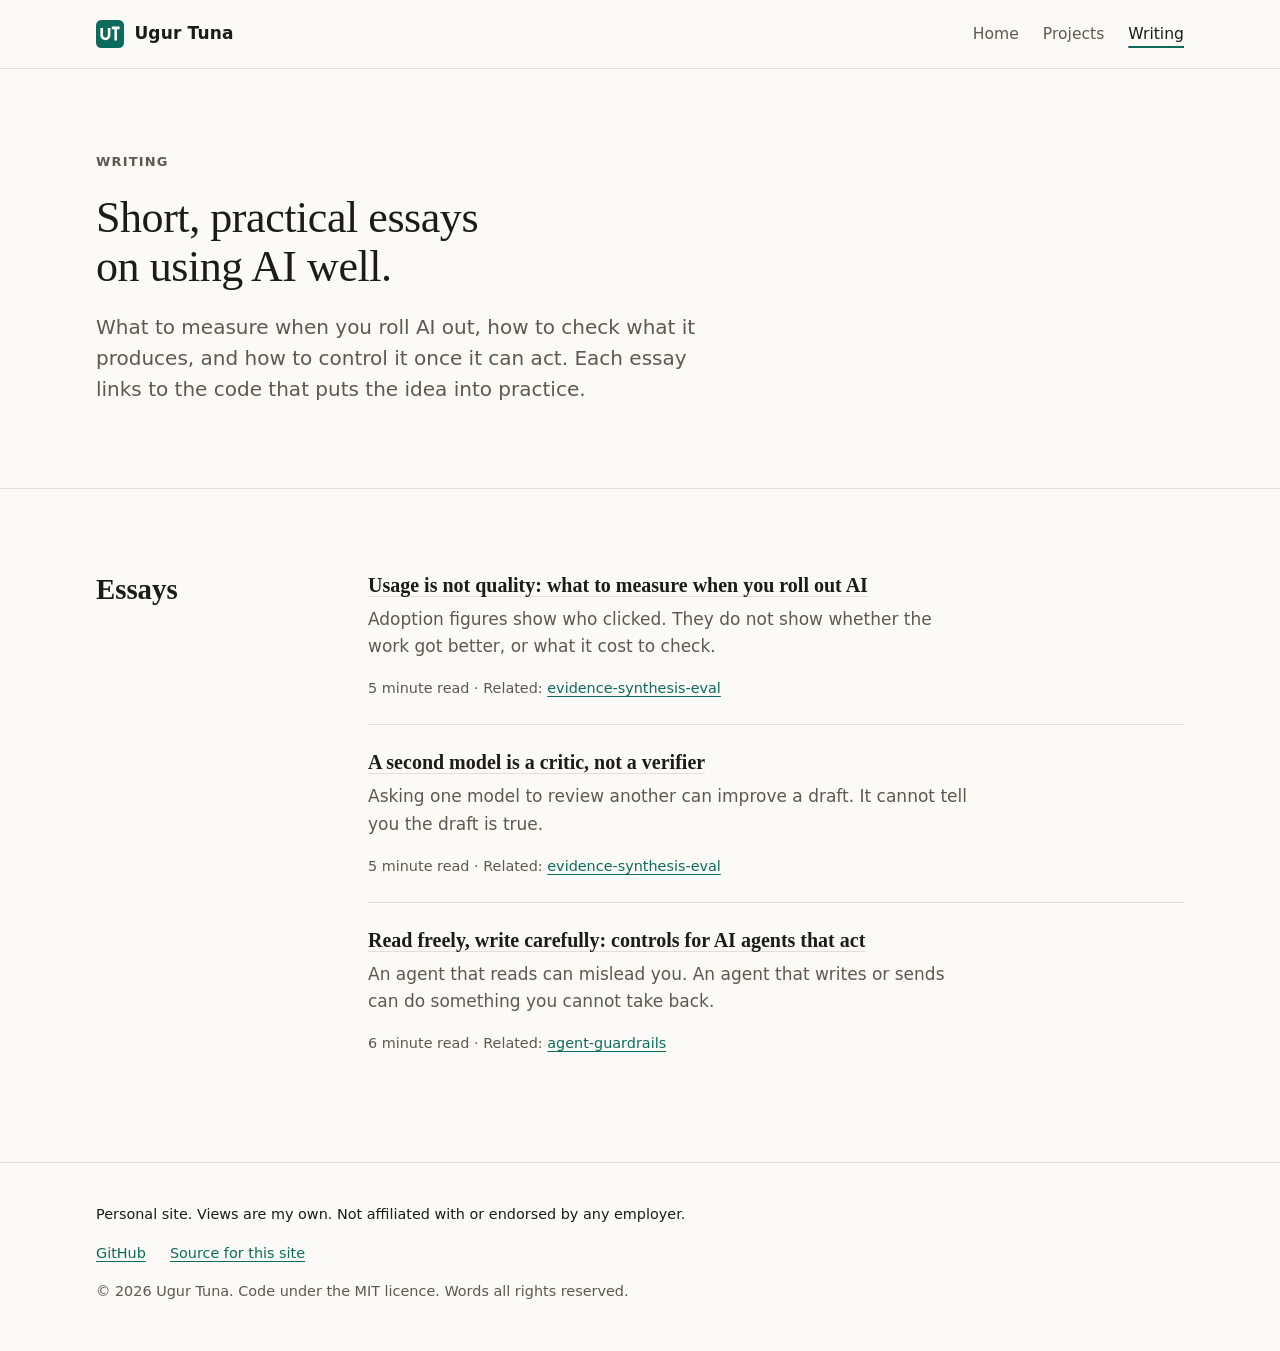
==== writing/index.html @ 152182d5 "docs: align portfolio site with 7-repo showcase and current positioning" ====
<!DOCTYPE html>
<html lang="en-GB">
<head>
  <meta charset="utf-8">
  <meta name="viewport" content="width=device-width, initial-scale=1">
  <title>Writing – Ugur Tuna</title>
  <meta name="description" content="Short, practical essays on using AI well: what to measure when you roll it out, how to check its output, and how to control agents that act.">
  <meta name="author" content="Ugur Tuna">
  <meta name="color-scheme" content="light dark">
  <meta name="theme-color" content="#fbfaf7" media="(prefers-color-scheme: light)">
  <meta name="theme-color" content="#141513" media="(prefers-color-scheme: dark)">
  <link rel="canonical" href="https://dsugurtuna.github.io/writing/">
  <link rel="icon" href="../favicon.svg" type="image/svg+xml">
  <link rel="stylesheet" href="../assets/site.css">
  <meta property="og:type" content="website">
  <meta property="og:site_name" content="Ugur Tuna">
  <meta property="og:locale" content="en_GB">
  <meta property="og:title" content="Writing – Ugur Tuna">
  <meta property="og:description" content="Short, practical essays on using AI well: what to measure, how to check it, and how to control agents that act.">
  <meta property="og:url" content="https://dsugurtuna.github.io/writing/">
  <meta property="og:image" content="https://dsugurtuna.github.io/assets/og.png">
  <meta property="og:image:width" content="1200">
  <meta property="og:image:height" content="630">
  <meta property="og:image:alt" content="Ugur Tuna. I build AI systems, and the controls that make them safe to use.">
  <meta name="twitter:card" content="summary_large_image">
</head>
<body>
  <a class="skip-link" href="#main">Skip to content</a>

  <header class="site-header">
    <div class="wrap">
      <a class="brand" href="../">
        <svg class="brand-mark" viewBox="0 0 64 64" aria-hidden="true" focusable="false"><rect width="64" height="64" rx="12"/><path d="M13 18v17a8.5 8.5 0 0 0 17 0V18M36 18h18M45 18v29" fill="none" stroke-width="6"/></svg>
        Ugur Tuna
      </a>
      <nav class="site-nav" aria-label="Main">
        <ul>
          <li><a href="../">Home</a></li>
          <li><a href="../projects.html">Projects</a></li>
          <li><a href="./" aria-current="page">Writing</a></li>
        </ul>
      </nav>
    </div>
  </header>

  <main id="main">
    <header class="page-head wrap">
      <p class="eyebrow">Writing</p>
      <h1>Short, practical essays on using AI well.</h1>
      <p class="lede">What to measure when you roll AI out, how to check what it produces, and how to control it once it can act. Each essay links to the code that puts the idea into practice.</p>
    </header>

    <section class="section" aria-labelledby="essays-title">
      <div class="wrap section-grid">
        <div class="section-head">
          <h2 id="essays-title">Essays</h2>
        </div>
        <ul class="essay-list">
          <li>
            <h3><a href="usage-is-not-quality.html">Usage is not quality: what to measure when you roll out AI</a></h3>
            <p>Adoption figures show who clicked. They do not show whether the work got better, or what it cost to check.</p>
            <p class="essay-meta">5 minute read · Related: <a href="https://github.com/dsugurtuna/evidence-synthesis-eval">evidence-synthesis-eval</a></p>
          </li>
          <li>
            <h3><a href="a-second-model-is-a-critic.html">A second model is a critic, not a verifier</a></h3>
            <p>Asking one model to review another can improve a draft. It cannot tell you the draft is true.</p>
            <p class="essay-meta">5 minute read · Related: <a href="https://github.com/dsugurtuna/evidence-synthesis-eval">evidence-synthesis-eval</a></p>
          </li>
          <li>
            <h3><a href="read-freely-write-carefully.html">Read freely, write carefully: controls for AI agents that act</a></h3>
            <p>An agent that reads can mislead you. An agent that writes or sends can do something you cannot take back.</p>
            <p class="essay-meta">6 minute read · Related: <a href="https://github.com/dsugurtuna/agent-guardrails">agent-guardrails</a></p>
          </li>
        </ul>
      </div>
    </section>
  </main>

  <footer class="site-footer">
    <div class="wrap">
      <p class="disclaimer">Personal site. Views are my own. Not affiliated with or endorsed by any employer.</p>
      <ul class="footer-links">
        <li><a href="https://github.com/dsugurtuna">GitHub</a></li>
        <li><a href="https://github.com/dsugurtuna/dsugurtuna.github.io">Source for this site</a></li>
      </ul>
      <p>© 2026 Ugur Tuna. Code under the MIT licence. Words all rights reserved.</p>
    </div>
  </footer>
</body>
</html>
---- assets/site.css ----
/*
  dsugurtuna.github.io
  One stylesheet. No build step, no web fonts, no framework.
  Colours are custom properties so light and dark mode share every rule.
*/

/* ---------- Tokens ---------- */

:root {
  color-scheme: light dark;

  --bg: #fbfaf7;
  --bg-raised: #f3f1eb;
  --text: #1c1b18;
  --muted: #5c5950;
  --rule: #e3dfd6;
  --accent: #0d6b5b;

  --font-sans: system-ui, -apple-system, "Segoe UI", Roboto, "Helvetica Neue",
    "Noto Sans", "Liberation Sans", Arial, sans-serif;
  --font-serif: "Iowan Old Style", Charter, "Bitstream Charter", "Sitka Text",
    Cambria, Georgia, serif;
  --font-mono: ui-monospace, "SF Mono", SFMono-Regular, Menlo, Consolas,
    "Liberation Mono", monospace;

  --step--2: 0.8125rem;
  --step--1: 0.9rem;
  --step-0: 1.0625rem;
  --step-1: 1.25rem;
  --step-2: clamp(1.45rem, 1.25rem + 0.8vw, 1.8rem);
  --step-3: clamp(1.9rem, 1.4rem + 2vw, 2.75rem);
  --step-4: clamp(2.2rem, 1.5rem + 3.2vw, 3.9rem);

  --gutter: clamp(1rem, 0.4rem + 3vw, 2.5rem);
  --wide: 68rem;
  --measure: 40rem;
  --section-space: clamp(3rem, 2rem + 4vw, 5.5rem);
}

@media (prefers-color-scheme: dark) {
  :root {
    --bg: #141513;
    --bg-raised: #1c1d1a;
    --text: #ebe8e1;
    --muted: #a9a59b;
    --rule: #30312d;
    --accent: #6fcbb3;
  }
}

/* ---------- Base ---------- */

*,
*::before,
*::after {
  box-sizing: border-box;
}

html {
  -webkit-text-size-adjust: 100%;
  text-size-adjust: 100%;
}

body {
  margin: 0;
  background: var(--bg);
  color: var(--text);
  font-family: var(--font-sans);
  font-size: var(--step-0);
  line-height: 1.6;
  font-kerning: normal;
  overflow-wrap: break-word;
}

h1,
h2,
h3,
h4 {
  margin: 0;
  font-family: var(--font-serif);
  font-weight: 600;
  line-height: 1.2;
  text-wrap: balance;
}

p {
  margin: 0 0 1em;
  text-wrap: pretty;
}

p:last-child {
  margin-bottom: 0;
}

a {
  color: var(--accent);
  text-decoration-line: underline;
  text-decoration-thickness: 1px;
  text-underline-offset: 0.2em;
}

a:hover {
  text-decoration-thickness: 2px;
}

:focus-visible {
  outline: 3px solid var(--accent);
  outline-offset: 3px;
  border-radius: 2px;
}

::selection {
  background: var(--accent);
  color: var(--bg);
}

code {
  font-family: var(--font-mono);
  font-size: 0.9em;
}

svg {
  display: block;
}

.visually-hidden {
  position: absolute;
  width: 1px;
  height: 1px;
  margin: -1px;
  padding: 0;
  overflow: hidden;
  clip: rect(0 0 0 0);
  white-space: nowrap;
  border: 0;
}

/* ---------- Layout ---------- */

.wrap {
  width: 100%;
  max-width: calc(var(--wide) + 2 * var(--gutter));
  margin-inline: auto;
  padding-inline: var(--gutter);
}

.skip-link {
  position: absolute;
  top: 0.75rem;
  left: var(--gutter);
  z-index: 10;
  padding: 0.6rem 1rem;
  background: var(--text);
  color: var(--bg);
  font-weight: 600;
  text-decoration: none;
  transform: translateY(-300%);
}

.skip-link:focus {
  transform: none;
}

/* ---------- Header ---------- */

.site-header {
  border-bottom: 1px solid var(--rule);
}

.site-header .wrap {
  display: flex;
  flex-wrap: wrap;
  align-items: center;
  justify-content: space-between;
  gap: 0.5rem 2rem;
  padding-block: 1rem;
}

.brand {
  display: inline-flex;
  align-items: center;
  gap: 0.65rem;
  padding-block: 0.25rem;
  color: var(--text);
  font-weight: 600;
  letter-spacing: 0.01em;
  text-decoration: none;
}

.brand-mark {
  width: 1.75rem;
  height: 1.75rem;
  flex: none;
}

.brand-mark rect {
  fill: var(--accent);
}

.brand-mark path {
  stroke: var(--bg);
}

.site-nav ul {
  display: flex;
  flex-wrap: wrap;
  gap: 0.25rem 1.5rem;
  margin: 0;
  padding: 0;
  list-style: none;
}

.site-nav a {
  display: inline-block;
  padding-block: 0.35rem;
  color: var(--muted);
  font-size: 0.975rem;
  text-decoration: none;
}

.site-nav a:hover {
  color: var(--text);
}

.site-nav a[aria-current="page"] {
  color: var(--text);
  text-decoration-line: underline;
  text-decoration-color: var(--accent);
  text-decoration-thickness: 2px;
  text-underline-offset: 0.45em;
}

/* ---------- Shared type ---------- */

.eyebrow {
  margin: 0 0 1.25rem;
  color: var(--muted);
  font-family: var(--font-sans);
  font-size: var(--step--2);
  font-weight: 600;
  letter-spacing: 0.09em;
  text-transform: uppercase;
}

.eyebrow a {
  color: inherit;
}

.lede {
  max-width: 38rem;
  color: var(--muted);
  font-size: var(--step-1);
  line-height: 1.55;
}

.more {
  margin-top: 2rem;
  font-weight: 600;
}

/* ---------- Home: hero ---------- */

.hero {
  padding-block: clamp(3.5rem, 2rem + 6vw, 7.5rem) var(--section-space);
}

.hero h1 {
  max-width: 21ch;
  font-size: var(--step-4);
  font-weight: 500;
  line-height: 1.08;
  letter-spacing: -0.015em;
}

.hero h1 .accent {
  color: var(--accent);
}

.hero .lede {
  margin-top: 1.75rem;
}

.hero-links {
  display: flex;
  flex-wrap: wrap;
  gap: 0.5rem 1.5rem;
  margin: 1.75rem 0 0;
  padding: 0;
  list-style: none;
  font-weight: 600;
}

.hero-links a {
  display: inline-block;
  padding-block: 0.2rem;
}

/* ---------- Sections ---------- */

.section {
  border-top: 1px solid var(--rule);
  padding-block: var(--section-space);
}

.section-grid {
  display: grid;
  gap: 1.5rem 3rem;
}

.section-head h2 {
  font-size: var(--step-2);
}

.section-head p {
  margin-top: 0.75rem;
  color: var(--muted);
  font-size: var(--step--1);
}

@media (min-width: 54rem) {
  .section-grid {
    grid-template-columns: 14rem minmax(0, 1fr);
  }

  .section-head {
    position: sticky;
    top: 2rem;
    align-self: start;
  }
}

/* Now / Before / The thread */

.story {
  display: grid;
  gap: 2rem;
  max-width: var(--measure);
  margin: 0;
}

.story dt {
  margin-bottom: 0.4rem;
  color: var(--accent);
  font-size: var(--step--2);
  font-weight: 700;
  letter-spacing: 0.09em;
  text-transform: uppercase;
}

.story dd {
  margin: 0;
}

/* Flagship projects */

.flagships {
  margin: 0;
  padding: 0;
  list-style: none;
  counter-reset: flagship;
}

.flagship {
  counter-increment: flagship;
  padding-block: 1.75rem;
  border-top: 1px solid var(--rule);
}

.flagship:first-child {
  padding-top: 0;
  border-top: 0;
}

.flagship-label {
  margin-bottom: 0.6rem;
  color: var(--accent);
  font-family: var(--font-sans);
  font-size: var(--step--2);
  font-weight: 700;
  letter-spacing: 0.09em;
  text-transform: uppercase;
}

.flagship-label::before {
  content: "0" counter(flagship) "\2002";
  color: var(--muted);
  font-variant-numeric: tabular-nums;
}

.flagship .question {
  max-width: 36rem;
  margin-bottom: 0.75rem;
  font-family: var(--font-serif);
  font-size: var(--step-1);
  line-height: 1.45;
}

.flagship-repo a {
  margin-right: 0.75rem;
  font-family: var(--font-mono);
  font-size: 0.975rem;
  font-weight: 600;
}

.built-with {
  display: block;
  margin-top: 0.3rem;
  color: var(--muted);
  font-size: var(--step--1);
}

/* Principles */

.principles {
  display: grid;
  gap: 1.75rem 2.5rem;
  margin: 0;
  padding: 0;
  list-style: none;
}

@media (min-width: 40rem) {
  .principles {
    grid-template-columns: repeat(2, minmax(0, 1fr));
  }
}

.principles li {
  padding-top: 1rem;
  border-top: 2px solid var(--text);
}

.principles h3 {
  margin-bottom: 0.4rem;
  font-size: var(--step-1);
}

.principles p {
  color: var(--muted);
}

/* Track record */

.record {
  max-width: var(--measure);
  margin: 0;
  padding: 0;
  list-style: none;
}

.record li {
  padding-block: 0.85rem;
  border-bottom: 1px solid var(--rule);
}

.record li:first-child {
  border-top: 1px solid var(--rule);
}

.record strong {
  font-variant-numeric: tabular-nums;
}

.record-intro {
  margin-bottom: 1.25rem;
}

/* Essay list (home and writing index) */

.essay-list {
  margin: 0;
  padding: 0;
  list-style: none;
}

.essay-list li {
  padding-block: 1.5rem;
  border-top: 1px solid var(--rule);
}

.essay-list li:first-child {
  padding-top: 0;
  border-top: 0;
}

.essay-list h2,
.essay-list h3 {
  margin-bottom: 0.5rem;
  font-size: var(--step-1);
  line-height: 1.3;
}

.essay-list h2 a,
.essay-list h3 a {
  color: var(--text);
  text-decoration-color: var(--rule);
}

.essay-list h2 a:hover,
.essay-list h3 a:hover {
  text-decoration-color: var(--accent);
}

.essay-list p {
  max-width: 38rem;
  color: var(--muted);
}

.essay-meta {
  margin-top: 0.5rem;
  font-size: var(--step--1);
}

/* Contact */

.contact {
  display: grid;
  gap: 0.75rem;
  margin: 0;
}

.contact div {
  display: flex;
  flex-wrap: wrap;
  gap: 0 1rem;
}

.contact dt {
  min-width: 5rem;
  color: var(--muted);
}

.contact dd {
  margin: 0;
  font-weight: 600;
}

/* ---------- Inner pages ---------- */

.page-head {
  padding-block: clamp(3rem, 2rem + 4vw, 5.5rem) var(--section-space);
}

.page-head h1 {
  max-width: 28ch;
  font-size: var(--step-3);
  font-weight: 500;
  line-height: 1.12;
  letter-spacing: -0.01em;
}

.page-head .lede {
  margin-top: 1.25rem;
}

/* Projects */

.group-intro {
  max-width: var(--measure);
  margin-bottom: 2rem;
  color: var(--muted);
}

.area + .area {
  margin-top: 2.5rem;
}

.area > h3 {
  margin-bottom: 1rem;
  padding-bottom: 0.5rem;
  border-bottom: 1px solid var(--rule);
  color: var(--muted);
  font-family: var(--font-sans);
  font-size: var(--step--2);
  font-weight: 700;
  letter-spacing: 0.09em;
  text-transform: uppercase;
}

.repos {
  display: grid;
  gap: 1.75rem 2.5rem;
  margin: 0;
  padding: 0;
  list-style: none;
}

@media (min-width: 44rem) {
  .repos {
    grid-template-columns: repeat(2, minmax(0, 1fr));
  }
}

.repo-name {
  margin-bottom: 0.35rem;
  font-family: var(--font-mono);
  font-size: 0.975rem;
  font-weight: 600;
  line-height: 1.4;
  overflow-wrap: anywhere;
}

.repo-question {
  margin-bottom: 0.5rem;
  font-family: var(--font-serif);
  font-size: 1.125rem;
  line-height: 1.45;
}

.repo-stage {
  margin-bottom: 0.35rem;
  color: var(--accent);
  font-size: var(--step--2);
  font-weight: 700;
  letter-spacing: 0.09em;
  text-transform: uppercase;
}

.repo-desc {
  margin-bottom: 0.65rem;
}

.tags {
  display: flex;
  flex-wrap: wrap;
  gap: 0.4rem;
  margin: 0;
  padding: 0;
  list-style: none;
}

.tags li {
  padding: 0.1rem 0.5rem;
  border: 1px solid var(--rule);
  border-radius: 3px;
  color: var(--muted);
  font-family: var(--font-mono);
  font-size: 0.75rem;
  line-height: 1.6;
}

.standards {
  max-width: var(--measure);
  margin: 0;
  padding-left: 1.2rem;
}

.standards li + li {
  margin-top: 0.6rem;
}

.standards li::marker {
  color: var(--accent);
}

/* ---------- Essays ---------- */

/* One centred reading column: about 70 characters a line at body size. */
.essay {
  max-width: calc(40rem + 2 * var(--gutter));
}

.essay-head {
  padding-block: clamp(3rem, 2rem + 4vw, 5rem) 2.5rem;
}

.essay-head h1 {
  font-size: var(--step-3);
  font-weight: 500;
  line-height: 1.12;
  letter-spacing: -0.01em;
}

.dek {
  margin-top: 1.25rem;
  color: var(--muted);
  font-family: var(--font-serif);
  font-size: var(--step-1);
  font-style: italic;
  line-height: 1.5;
}

.byline {
  margin-top: 1.5rem;
  padding-top: 1rem;
  border-top: 1px solid var(--rule);
  color: var(--muted);
  font-size: var(--step--1);
}

.prose {
  font-family: var(--font-serif);
  font-size: 1.125rem;
  line-height: 1.7;
}

@media (min-width: 40rem) {
  .prose {
    font-size: 1.1875rem;
  }
}

.prose h2 {
  margin: 2.25em 0 0.6em;
  font-size: 1.35rem;
  line-height: 1.3;
}

.prose p,
.prose ul,
.prose ol {
  margin: 0 0 1.1em;
}

.prose ul,
.prose ol {
  padding-left: 1.4em;
}

.prose li + li {
  margin-top: 0.4em;
}

.prose li::marker {
  color: var(--accent);
}

.essay-foot {
  margin-top: 3.5rem;
  padding-bottom: var(--section-space);
}

.sources {
  padding-top: 1.5rem;
  border-top: 1px solid var(--rule);
  color: var(--muted);
  font-size: var(--step--1);
}

.sources h2,
.related h2 {
  margin-bottom: 0.75rem;
  font-family: var(--font-sans);
  font-size: var(--step--2);
  font-weight: 700;
  letter-spacing: 0.09em;
  text-transform: uppercase;
}

.sources h2 {
  color: var(--muted);
}

.sources ol {
  margin: 0 0 1rem;
  padding-left: 1.2rem;
}

.sources li + li {
  margin-top: 0.5rem;
}

.related {
  margin-top: 2.5rem;
  padding: 1.5rem;
  border-radius: 4px;
  background: var(--bg-raised);
}

.related h2 {
  color: var(--accent);
}

.related .repo-link {
  margin-top: 1rem;
  font-weight: 600;
}

/* ---------- Footer ---------- */

.site-footer {
  border-top: 1px solid var(--rule);
  padding-block: 2.5rem 3rem;
  color: var(--muted);
  font-size: var(--step--1);
}

.site-footer .disclaimer {
  margin-bottom: 0.75rem;
  color: var(--text);
}

.footer-links {
  display: flex;
  flex-wrap: wrap;
  gap: 0.25rem 1.5rem;
  margin: 0 0 0.75rem;
  padding: 0;
  list-style: none;
}

.footer-links a {
  display: inline-block;
  padding-block: 0.2rem;
}

/* ---------- Motion and print ---------- */

@media (prefers-reduced-motion: reduce) {
  * {
    scroll-behavior: auto !important;
    transition: none !important;
  }
}

@media print {
  .site-header,
  .site-footer,
  .skip-link {
    display: none;
  }

  body {
    background: #fff;
    color: #000;
  }

  a {
    color: inherit;
  }
}
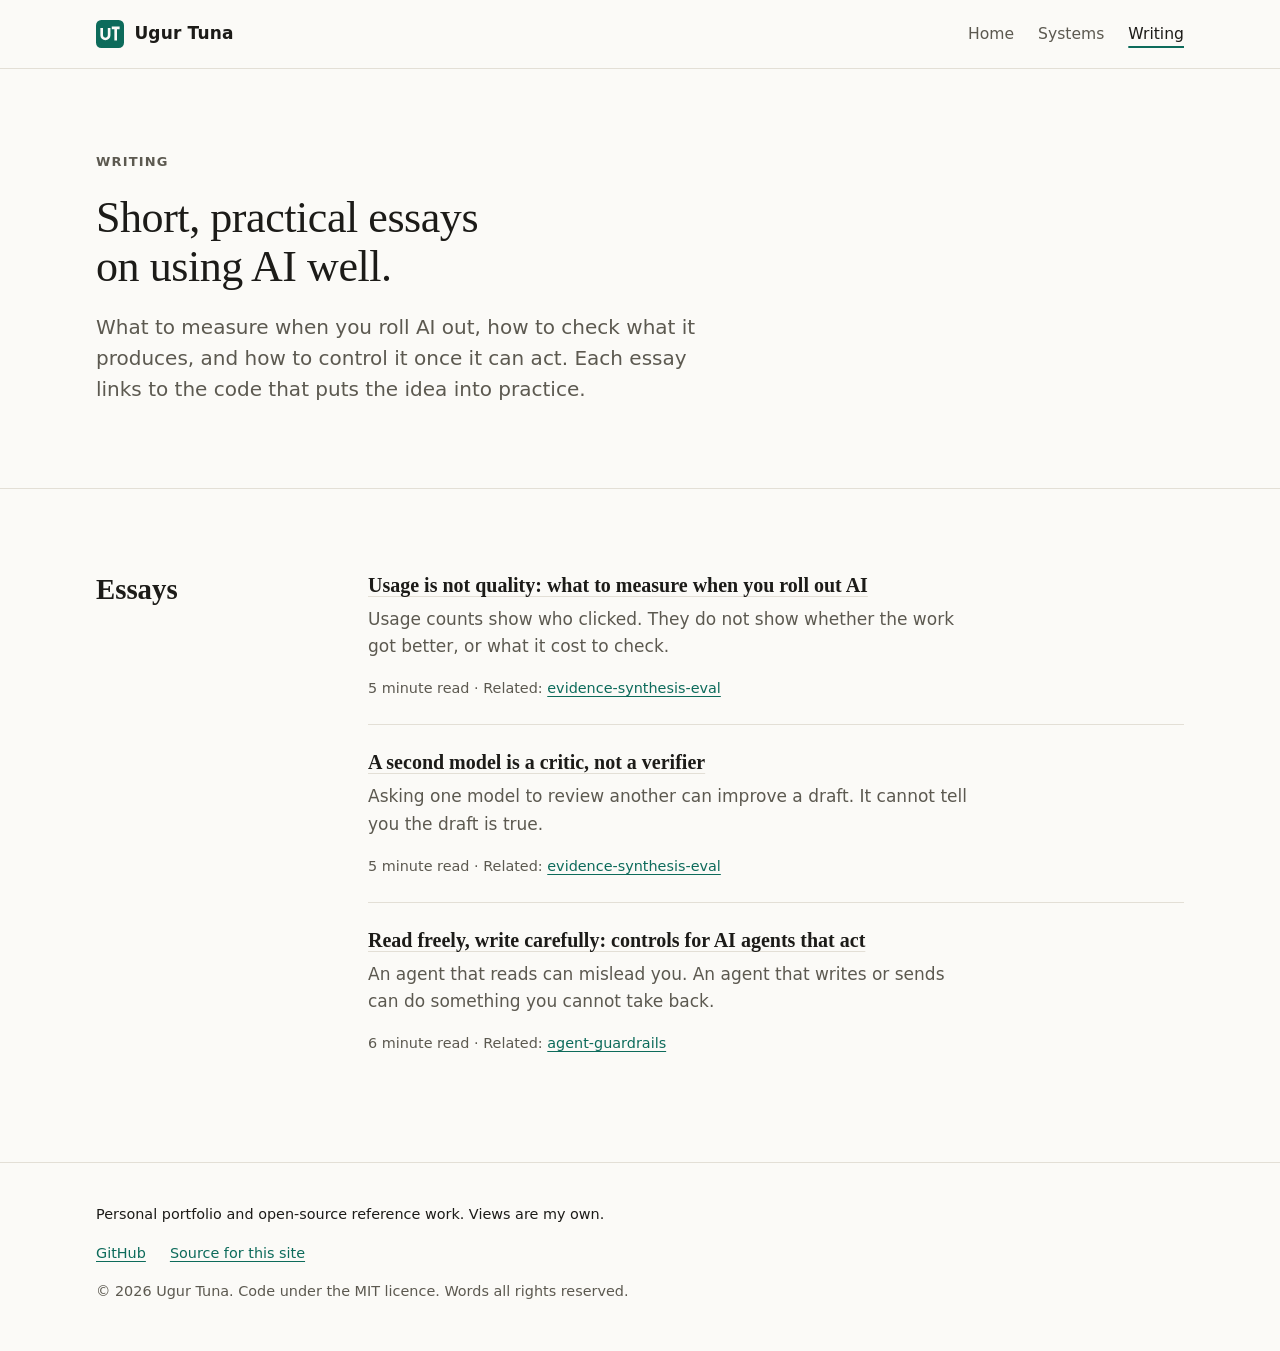
==== commit 61edf492: "docs: reposition portfolio site for executive AI leadership roles" ====
--- a/writing/index.html
+++ b/writing/index.html
@@ -36,7 +36,7 @@
       <nav class="site-nav" aria-label="Main">
         <ul>
           <li><a href="../">Home</a></li>
-          <li><a href="../projects.html">Projects</a></li>
+          <li><a href="../projects.html">Systems</a></li>
           <li><a href="./" aria-current="page">Writing</a></li>
         </ul>
       </nav>
@@ -58,7 +58,7 @@
         <ul class="essay-list">
           <li>
             <h3><a href="usage-is-not-quality.html">Usage is not quality: what to measure when you roll out AI</a></h3>
-            <p>Adoption figures show who clicked. They do not show whether the work got better, or what it cost to check.</p>
+            <p>Usage counts show who clicked. They do not show whether the work got better, or what it cost to check.</p>
             <p class="essay-meta">5 minute read · Related: <a href="https://github.com/dsugurtuna/evidence-synthesis-eval">evidence-synthesis-eval</a></p>
           </li>
           <li>
@@ -78,7 +78,7 @@
 
   <footer class="site-footer">
     <div class="wrap">
-      <p class="disclaimer">Personal site. Views are my own. Not affiliated with or endorsed by any employer.</p>
+      <p class="disclaimer">Personal portfolio and open-source reference work. Views are my own.</p>
       <ul class="footer-links">
         <li><a href="https://github.com/dsugurtuna">GitHub</a></li>
         <li><a href="https://github.com/dsugurtuna/dsugurtuna.github.io">Source for this site</a></li>
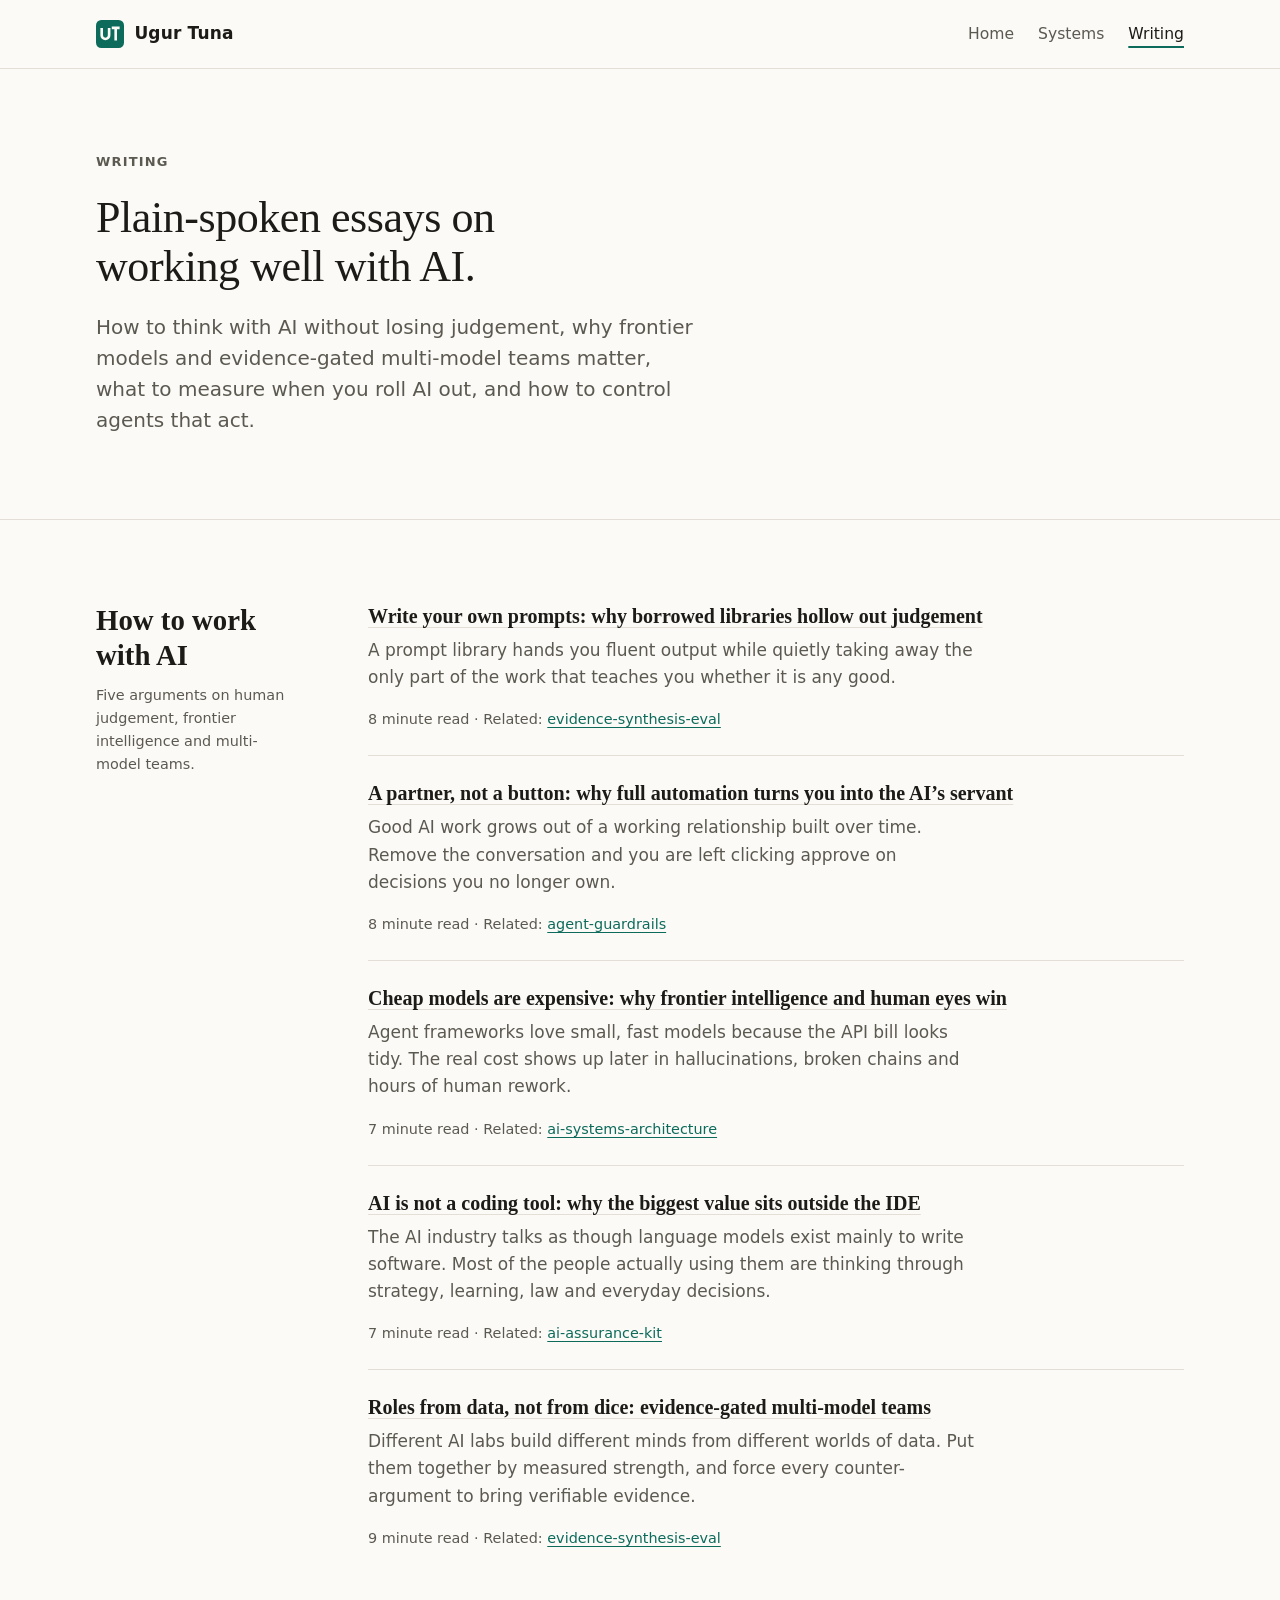
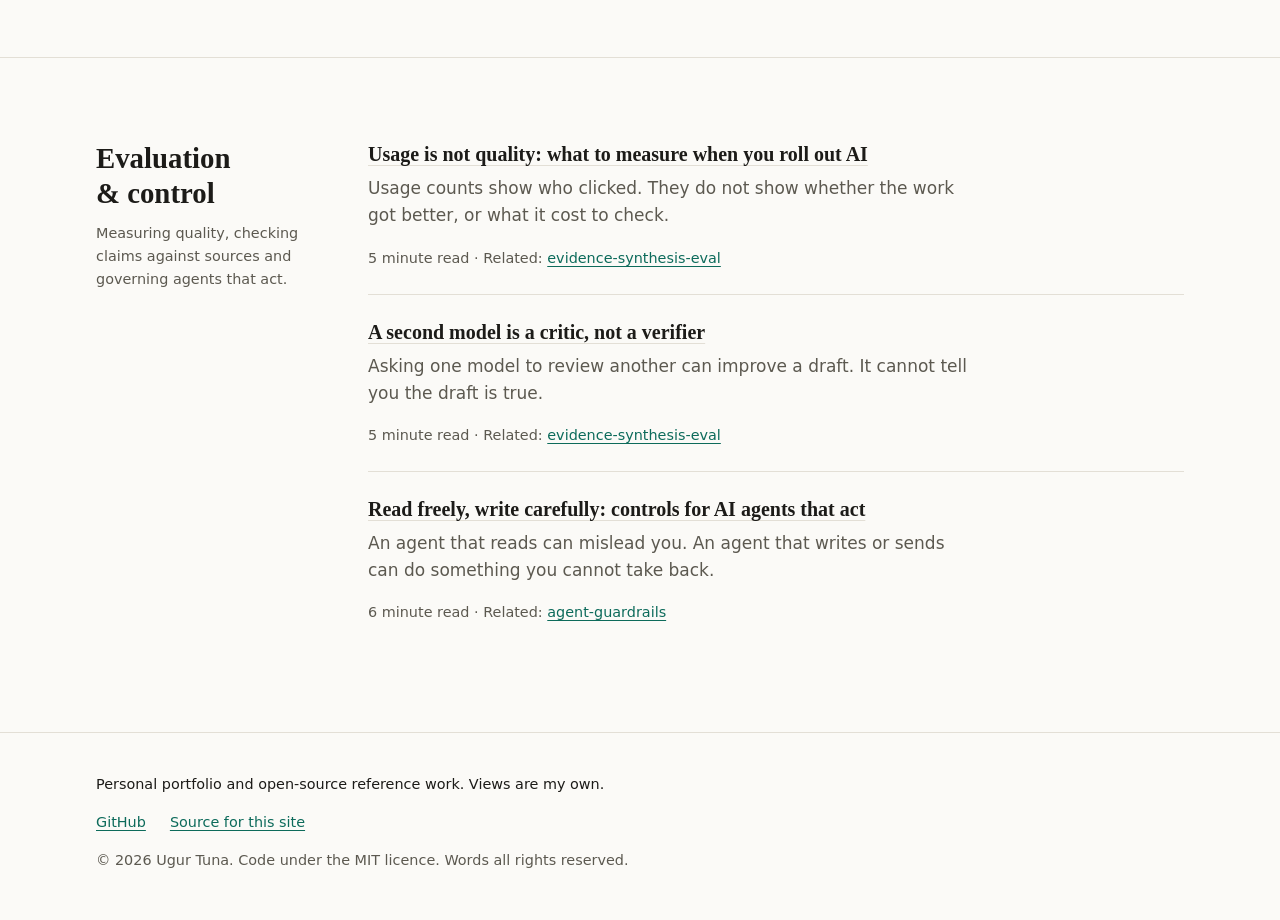
==== commit b4845a0d: "docs(writing): publish five essays on working well with AI" ====
--- a/writing/index.html
+++ b/writing/index.html
@@ -4,7 +4,7 @@
   <meta charset="utf-8">
   <meta name="viewport" content="width=device-width, initial-scale=1">
   <title>Writing – Ugur Tuna</title>
-  <meta name="description" content="Short, practical essays on using AI well: what to measure when you roll it out, how to check its output, and how to control agents that act.">
+  <meta name="description" content="Essays on working well with AI: owning your prompts, building a working relationship, frontier intelligence, thinking beyond coding, multi-model teams, evaluation and agent controls.">
   <meta name="author" content="Ugur Tuna">
   <meta name="color-scheme" content="light dark">
   <meta name="theme-color" content="#fbfaf7" media="(prefers-color-scheme: light)">
@@ -16,7 +16,7 @@
   <meta property="og:site_name" content="Ugur Tuna">
   <meta property="og:locale" content="en_GB">
   <meta property="og:title" content="Writing – Ugur Tuna">
-  <meta property="og:description" content="Short, practical essays on using AI well: what to measure, how to check it, and how to control agents that act.">
+  <meta property="og:description" content="Essays on working well with AI: owning your prompts, working relationships, frontier intelligence, thinking beyond coding, multi-model teams, evaluation and agent controls.">
   <meta property="og:url" content="https://dsugurtuna.github.io/writing/">
   <meta property="og:image" content="https://dsugurtuna.github.io/assets/og.png">
   <meta property="og:image:width" content="1200">
@@ -46,14 +46,51 @@
   <main id="main">
     <header class="page-head wrap">
       <p class="eyebrow">Writing</p>
-      <h1>Short, practical essays on using AI well.</h1>
-      <p class="lede">What to measure when you roll AI out, how to check what it produces, and how to control it once it can act. Each essay links to the code that puts the idea into practice.</p>
+      <h1>Plain-spoken essays on working well with AI.</h1>
+      <p class="lede">How to think with AI without losing judgement, why frontier models and evidence-gated multi-model teams matter, what to measure when you roll AI out, and how to control agents that act.</p>
     </header>
+
+    <section class="section" aria-labelledby="working-title">
+      <div class="wrap section-grid">
+        <div class="section-head">
+          <h2 id="working-title">How to work with AI</h2>
+          <p>Five arguments on human judgement, frontier intelligence and multi-model teams.</p>
+        </div>
+        <ul class="essay-list">
+          <li>
+            <h3><a href="write-your-own-prompts.html">Write your own prompts: why borrowed libraries hollow out judgement</a></h3>
+            <p>A prompt library hands you fluent output while quietly taking away the only part of the work that teaches you whether it is any good.</p>
+            <p class="essay-meta">8 minute read · Related: <a href="https://github.com/dsugurtuna/evidence-synthesis-eval">evidence-synthesis-eval</a></p>
+          </li>
+          <li>
+            <h3><a href="a-partner-not-a-button.html">A partner, not a button: why full automation turns you into the AI’s servant</a></h3>
+            <p>Good AI work grows out of a working relationship built over time. Remove the conversation and you are left clicking approve on decisions you no longer own.</p>
+            <p class="essay-meta">8 minute read · Related: <a href="https://github.com/dsugurtuna/agent-guardrails">agent-guardrails</a></p>
+          </li>
+          <li>
+            <h3><a href="cheap-models-are-expensive.html">Cheap models are expensive: why frontier intelligence and human eyes win</a></h3>
+            <p>Agent frameworks love small, fast models because the API bill looks tidy. The real cost shows up later in hallucinations, broken chains and hours of human rework.</p>
+            <p class="essay-meta">7 minute read · Related: <a href="https://github.com/dsugurtuna/ai-systems-architecture">ai-systems-architecture</a></p>
+          </li>
+          <li>
+            <h3><a href="ai-is-not-a-coding-tool.html">AI is not a coding tool: why the biggest value sits outside the IDE</a></h3>
+            <p>The AI industry talks as though language models exist mainly to write software. Most of the people actually using them are thinking through strategy, learning, law and everyday decisions.</p>
+            <p class="essay-meta">7 minute read · Related: <a href="https://github.com/dsugurtuna/ai-assurance-kit">ai-assurance-kit</a></p>
+          </li>
+          <li>
+            <h3><a href="roles-from-data-not-dice.html">Roles from data, not from dice: evidence-gated multi-model teams</a></h3>
+            <p>Different AI labs build different minds from different worlds of data. Put them together by measured strength, and force every counter-argument to bring verifiable evidence.</p>
+            <p class="essay-meta">9 minute read · Related: <a href="https://github.com/dsugurtuna/evidence-synthesis-eval">evidence-synthesis-eval</a></p>
+          </li>
+        </ul>
+      </div>
+    </section>
 
     <section class="section" aria-labelledby="essays-title">
       <div class="wrap section-grid">
         <div class="section-head">
-          <h2 id="essays-title">Essays</h2>
+          <h2 id="essays-title">Evaluation &amp; control</h2>
+          <p>Measuring quality, checking claims against sources and governing agents that act.</p>
         </div>
         <ul class="essay-list">
           <li>
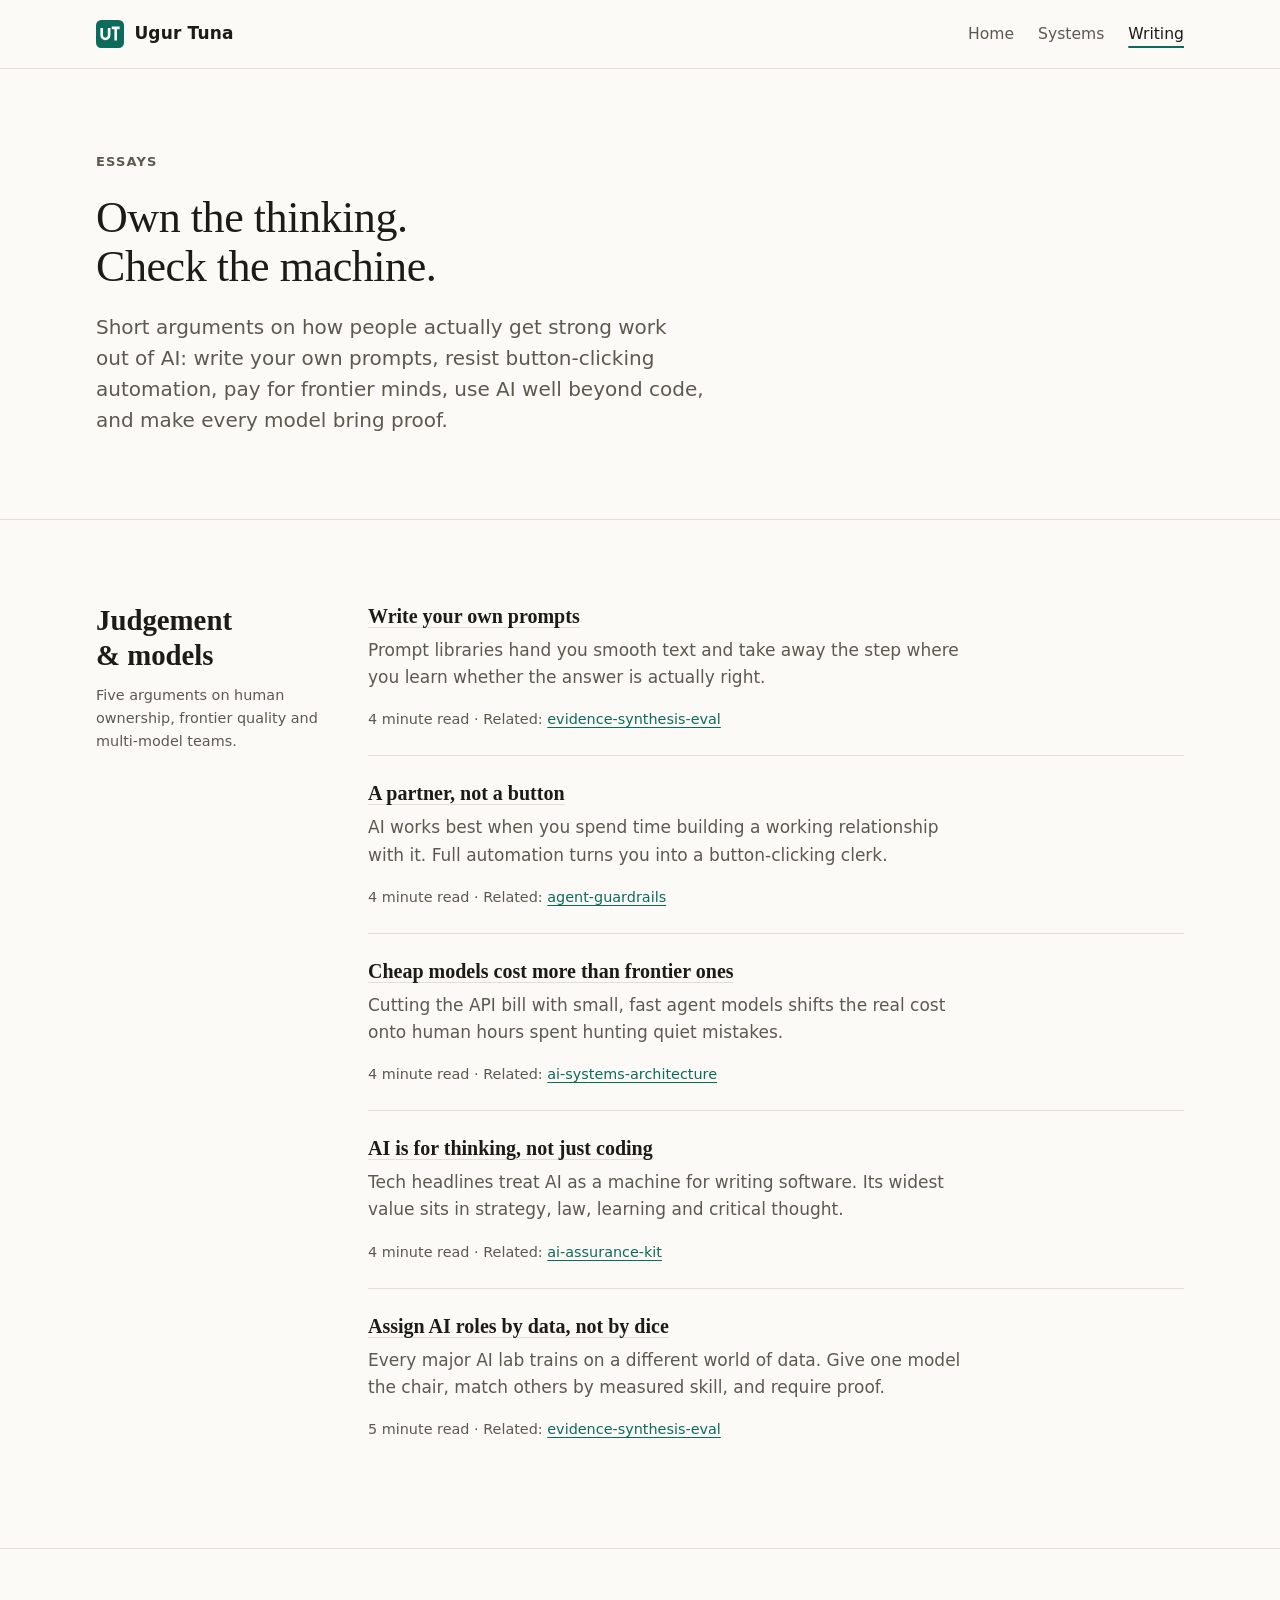
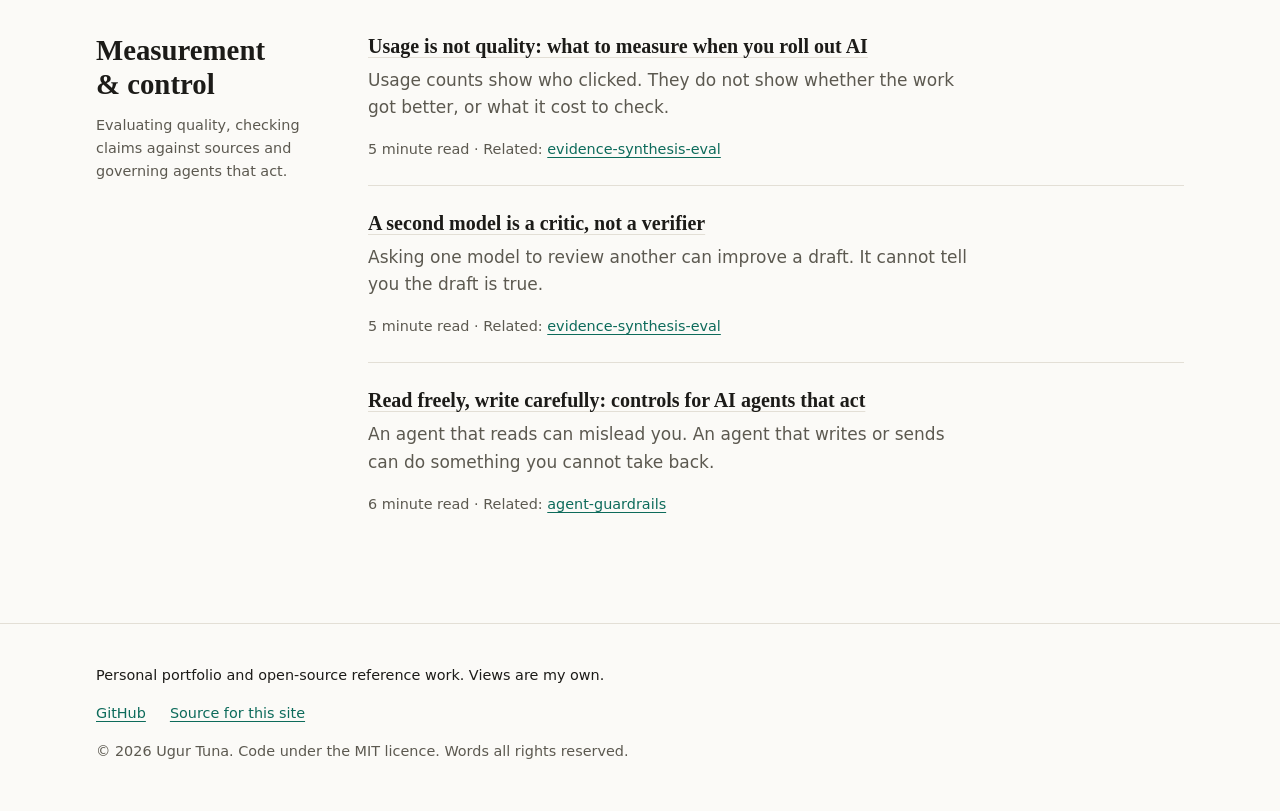
==== commit 2489101c: "docs(writing): tighten five essays into brief human prose with inline SVG diagrams" ====
--- a/writing/index.html
+++ b/writing/index.html
@@ -4,7 +4,7 @@
   <meta charset="utf-8">
   <meta name="viewport" content="width=device-width, initial-scale=1">
   <title>Writing – Ugur Tuna</title>
-  <meta name="description" content="Essays on working well with AI: owning your prompts, building a working relationship, frontier intelligence, thinking beyond coding, multi-model teams, evaluation and agent controls.">
+  <meta name="description" content="Short essays by Ugur Tuna on owning your prompts, working with AI without becoming a button-clicker, frontier model economics, thinking beyond code and evidence-gated multi-model teams.">
   <meta name="author" content="Ugur Tuna">
   <meta name="color-scheme" content="light dark">
   <meta name="theme-color" content="#fbfaf7" media="(prefers-color-scheme: light)">
@@ -16,7 +16,7 @@
   <meta property="og:site_name" content="Ugur Tuna">
   <meta property="og:locale" content="en_GB">
   <meta property="og:title" content="Writing – Ugur Tuna">
-  <meta property="og:description" content="Essays on working well with AI: owning your prompts, working relationships, frontier intelligence, thinking beyond coding, multi-model teams, evaluation and agent controls.">
+  <meta property="og:description" content="Short essays by Ugur Tuna on owning your prompts, working with AI without becoming a button-clicker, frontier model economics, thinking beyond code and evidence-gated multi-model teams.">
   <meta property="og:url" content="https://dsugurtuna.github.io/writing/">
   <meta property="og:image" content="https://dsugurtuna.github.io/assets/og.png">
   <meta property="og:image:width" content="1200">
@@ -45,42 +45,42 @@
 
   <main id="main">
     <header class="page-head wrap">
-      <p class="eyebrow">Writing</p>
-      <h1>Plain-spoken essays on working well with AI.</h1>
-      <p class="lede">How to think with AI without losing judgement, why frontier models and evidence-gated multi-model teams matter, what to measure when you roll AI out, and how to control agents that act.</p>
+      <p class="eyebrow">Essays</p>
+      <h1>Own the thinking. Check the machine.</h1>
+      <p class="lede">Short arguments on how people actually get strong work out of AI: write your own prompts, resist button-clicking automation, pay for frontier minds, use AI well beyond code, and make every model bring proof.</p>
     </header>
 
     <section class="section" aria-labelledby="working-title">
       <div class="wrap section-grid">
         <div class="section-head">
-          <h2 id="working-title">How to work with AI</h2>
-          <p>Five arguments on human judgement, frontier intelligence and multi-model teams.</p>
+          <h2 id="working-title">Judgement &amp; models</h2>
+          <p>Five arguments on human ownership, frontier quality and multi-model teams.</p>
         </div>
         <ul class="essay-list">
           <li>
-            <h3><a href="write-your-own-prompts.html">Write your own prompts: why borrowed libraries hollow out judgement</a></h3>
-            <p>A prompt library hands you fluent output while quietly taking away the only part of the work that teaches you whether it is any good.</p>
-            <p class="essay-meta">8 minute read · Related: <a href="https://github.com/dsugurtuna/evidence-synthesis-eval">evidence-synthesis-eval</a></p>
+            <h3><a href="write-your-own-prompts.html">Write your own prompts</a></h3>
+            <p>Prompt libraries hand you smooth text and take away the step where you learn whether the answer is actually right.</p>
+            <p class="essay-meta">4 minute read · Related: <a href="https://github.com/dsugurtuna/evidence-synthesis-eval">evidence-synthesis-eval</a></p>
           </li>
           <li>
-            <h3><a href="a-partner-not-a-button.html">A partner, not a button: why full automation turns you into the AI’s servant</a></h3>
-            <p>Good AI work grows out of a working relationship built over time. Remove the conversation and you are left clicking approve on decisions you no longer own.</p>
-            <p class="essay-meta">8 minute read · Related: <a href="https://github.com/dsugurtuna/agent-guardrails">agent-guardrails</a></p>
+            <h3><a href="a-partner-not-a-button.html">A partner, not a button</a></h3>
+            <p>AI works best when you spend time building a working relationship with it. Full automation turns you into a button-clicking clerk.</p>
+            <p class="essay-meta">4 minute read · Related: <a href="https://github.com/dsugurtuna/agent-guardrails">agent-guardrails</a></p>
           </li>
           <li>
-            <h3><a href="cheap-models-are-expensive.html">Cheap models are expensive: why frontier intelligence and human eyes win</a></h3>
-            <p>Agent frameworks love small, fast models because the API bill looks tidy. The real cost shows up later in hallucinations, broken chains and hours of human rework.</p>
-            <p class="essay-meta">7 minute read · Related: <a href="https://github.com/dsugurtuna/ai-systems-architecture">ai-systems-architecture</a></p>
+            <h3><a href="cheap-models-are-expensive.html">Cheap models cost more than frontier ones</a></h3>
+            <p>Cutting the API bill with small, fast agent models shifts the real cost onto human hours spent hunting quiet mistakes.</p>
+            <p class="essay-meta">4 minute read · Related: <a href="https://github.com/dsugurtuna/ai-systems-architecture">ai-systems-architecture</a></p>
           </li>
           <li>
-            <h3><a href="ai-is-not-a-coding-tool.html">AI is not a coding tool: why the biggest value sits outside the IDE</a></h3>
-            <p>The AI industry talks as though language models exist mainly to write software. Most of the people actually using them are thinking through strategy, learning, law and everyday decisions.</p>
-            <p class="essay-meta">7 minute read · Related: <a href="https://github.com/dsugurtuna/ai-assurance-kit">ai-assurance-kit</a></p>
+            <h3><a href="ai-is-not-a-coding-tool.html">AI is for thinking, not just coding</a></h3>
+            <p>Tech headlines treat AI as a machine for writing software. Its widest value sits in strategy, law, learning and critical thought.</p>
+            <p class="essay-meta">4 minute read · Related: <a href="https://github.com/dsugurtuna/ai-assurance-kit">ai-assurance-kit</a></p>
           </li>
           <li>
-            <h3><a href="roles-from-data-not-dice.html">Roles from data, not from dice: evidence-gated multi-model teams</a></h3>
-            <p>Different AI labs build different minds from different worlds of data. Put them together by measured strength, and force every counter-argument to bring verifiable evidence.</p>
-            <p class="essay-meta">9 minute read · Related: <a href="https://github.com/dsugurtuna/evidence-synthesis-eval">evidence-synthesis-eval</a></p>
+            <h3><a href="roles-from-data-not-dice.html">Assign AI roles by data, not by dice</a></h3>
+            <p>Every major AI lab trains on a different world of data. Give one model the chair, match others by measured skill, and require proof.</p>
+            <p class="essay-meta">5 minute read · Related: <a href="https://github.com/dsugurtuna/evidence-synthesis-eval">evidence-synthesis-eval</a></p>
           </li>
         </ul>
       </div>
@@ -89,8 +89,8 @@
     <section class="section" aria-labelledby="essays-title">
       <div class="wrap section-grid">
         <div class="section-head">
-          <h2 id="essays-title">Evaluation &amp; control</h2>
-          <p>Measuring quality, checking claims against sources and governing agents that act.</p>
+          <h2 id="essays-title">Measurement &amp; control</h2>
+          <p>Evaluating quality, checking claims against sources and governing agents that act.</p>
         </div>
         <ul class="essay-list">
           <li>
--- a/assets/site.css
+++ b/assets/site.css
@@ -725,6 +725,144 @@
   color: var(--accent);
 }
 
+/* Editorial inline diagrams (light & dark mode via custom properties) */
+
+.diagram {
+  margin: 2rem 0;
+  padding: 1.25rem 1.25rem 0.95rem;
+  border: 1px solid var(--rule);
+  border-radius: 6px;
+  background: var(--bg-raised);
+}
+
+.diagram svg {
+  width: 100%;
+  height: auto;
+  font-family: var(--font-sans);
+}
+
+.diagram figcaption {
+  margin-top: 0.85rem;
+  padding-top: 0.65rem;
+  border-top: 1px solid var(--rule);
+  color: var(--muted);
+  font-family: var(--font-sans);
+  font-size: var(--step--1);
+  line-height: 1.45;
+}
+
+.d-card {
+  fill: var(--bg);
+  stroke: var(--rule);
+  stroke-width: 1.25;
+}
+
+.d-card-dashed {
+  fill: var(--bg);
+  stroke: var(--muted);
+  stroke-width: 1.25;
+  stroke-dasharray: 4 3;
+}
+
+.d-card-accent {
+  fill: var(--bg);
+  stroke: var(--accent);
+  stroke-width: 1.75;
+}
+
+.d-band-accent {
+  fill: var(--bg);
+  stroke: var(--accent);
+  stroke-width: 2;
+}
+
+.d-bar-accent {
+  fill: var(--accent);
+}
+
+.d-bar-muted {
+  fill: var(--muted);
+  opacity: 0.42;
+}
+
+.d-bar-outline {
+  fill: var(--bg);
+  stroke: var(--text);
+  stroke-width: 1.5;
+}
+
+.d-stroke {
+  fill: none;
+  stroke: var(--muted);
+  stroke-width: 1.5;
+}
+
+.d-stroke-dashed {
+  fill: none;
+  stroke: var(--muted);
+  stroke-width: 1.5;
+  stroke-dasharray: 4 3;
+}
+
+.d-stroke-accent {
+  fill: none;
+  stroke: var(--accent);
+  stroke-width: 2;
+}
+
+.d-axis {
+  fill: none;
+  stroke: var(--rule);
+  stroke-width: 1.25;
+}
+
+.d-dot-muted {
+  fill: var(--muted);
+}
+
+.d-dot-accent {
+  fill: var(--accent);
+}
+
+.d-kicker {
+  fill: var(--muted);
+  font-size: 10.5px;
+  font-weight: 700;
+  letter-spacing: 0.08em;
+}
+
+.d-kicker-accent {
+  fill: var(--accent);
+  font-size: 10.5px;
+  font-weight: 700;
+  letter-spacing: 0.08em;
+}
+
+.d-title {
+  fill: var(--text);
+  font-size: 12.5px;
+  font-weight: 600;
+}
+
+.d-sub {
+  fill: var(--muted);
+  font-size: 11px;
+}
+
+.d-num {
+  fill: var(--text);
+  font-family: var(--font-mono);
+  font-size: 11.5px;
+  font-weight: 600;
+}
+
+.d-num-accent {
+  fill: var(--accent);
+  font-family: var(--font-mono);
+  font-size: 11.5px;
+  font-weight: 700;
+}
+
 .essay-foot {
   margin-top: 3.5rem;
   padding-bottom: var(--section-space);
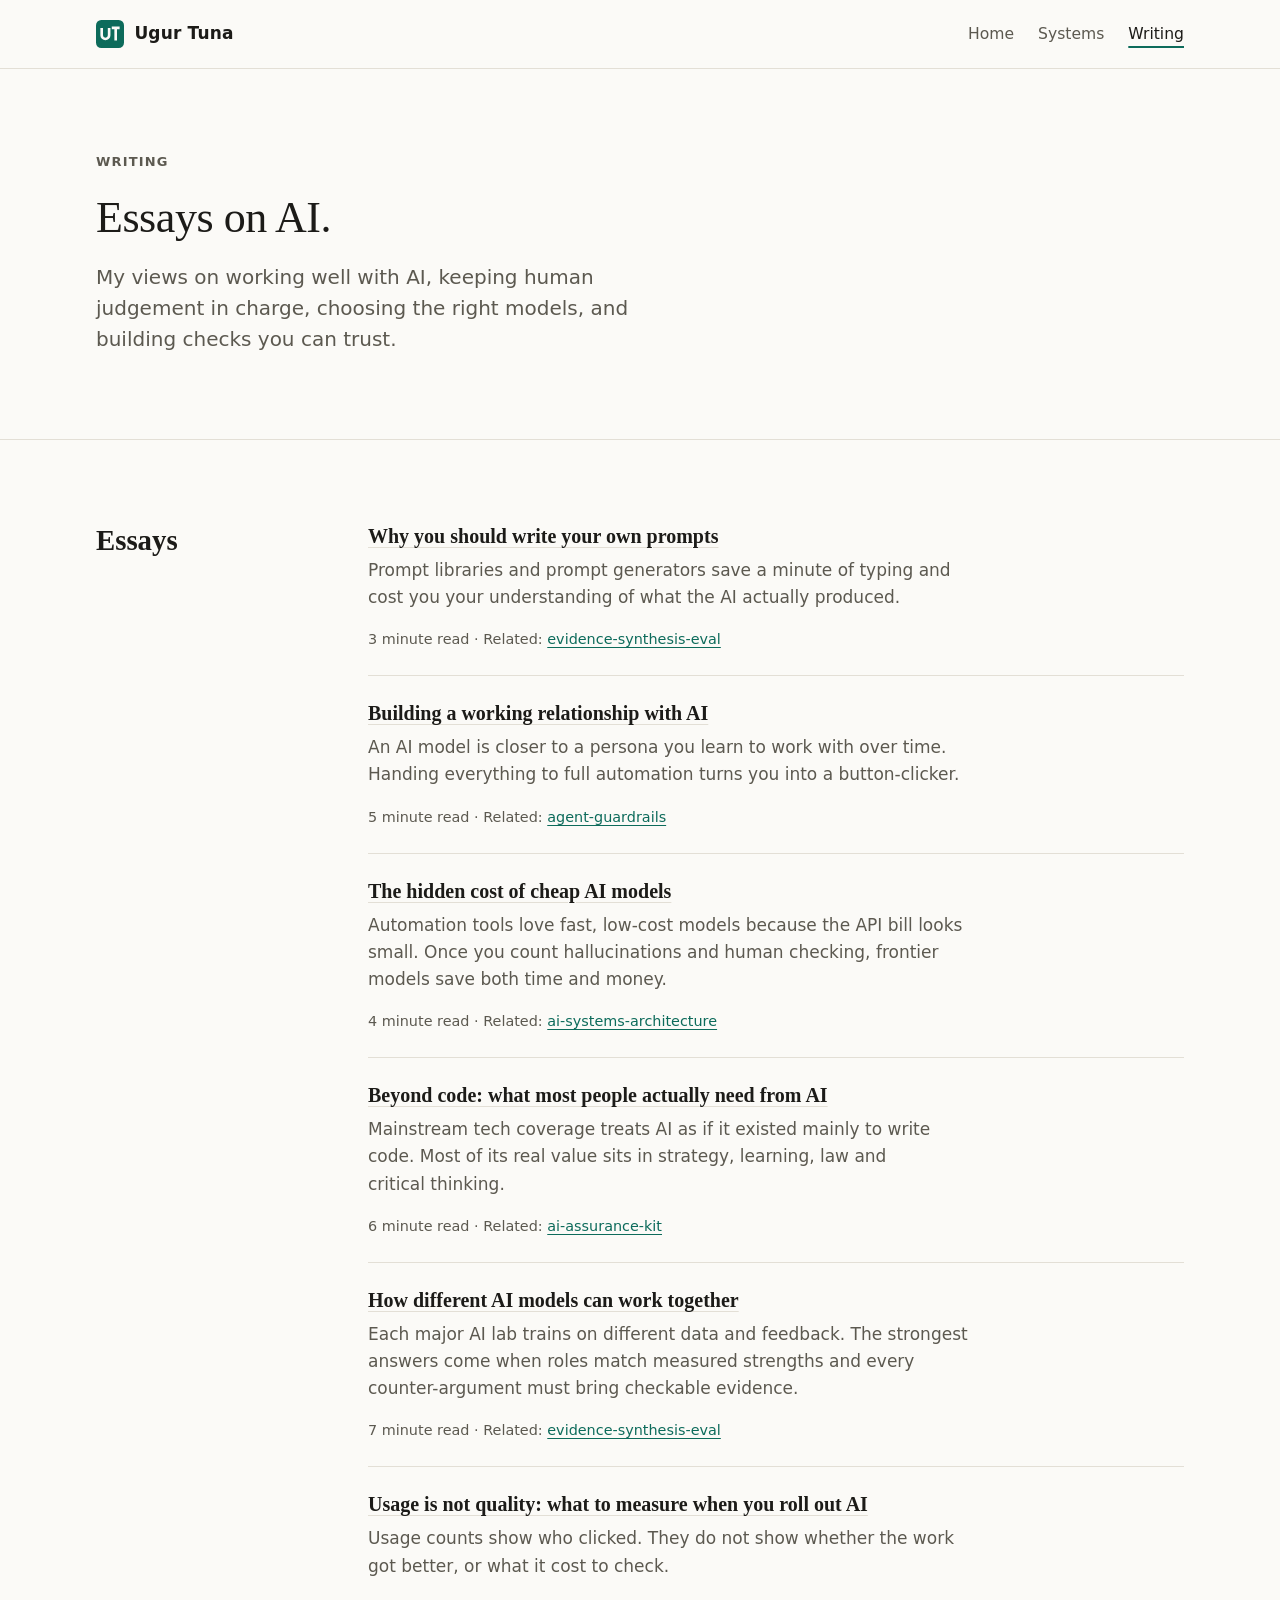
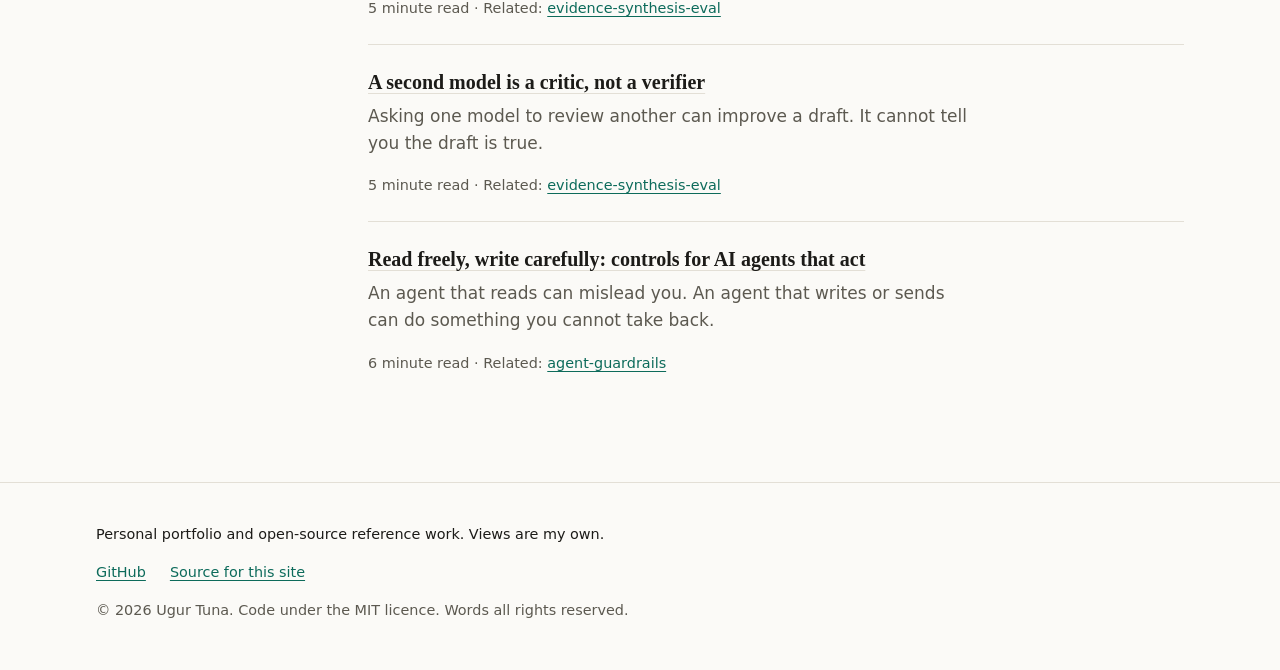
==== commit 7d028294: "docs(writing): remove diagrams and rewrite five essays in plain, varied prose" ====
--- a/writing/index.html
+++ b/writing/index.html
@@ -3,8 +3,8 @@
 <head>
   <meta charset="utf-8">
   <meta name="viewport" content="width=device-width, initial-scale=1">
-  <title>Writing – Ugur Tuna</title>
-  <meta name="description" content="Short essays by Ugur Tuna on owning your prompts, working with AI without becoming a button-clicker, frontier model economics, thinking beyond code and evidence-gated multi-model teams.">
+  <title>Essays on AI – Ugur Tuna</title>
+  <meta name="description" content="Essays on AI by Ugur Tuna: prompts, human judgement, frontier models, using AI beyond coding, multi-model teams, evaluation and agent controls.">
   <meta name="author" content="Ugur Tuna">
   <meta name="color-scheme" content="light dark">
   <meta name="theme-color" content="#fbfaf7" media="(prefers-color-scheme: light)">
@@ -15,8 +15,8 @@
   <meta property="og:type" content="website">
   <meta property="og:site_name" content="Ugur Tuna">
   <meta property="og:locale" content="en_GB">
-  <meta property="og:title" content="Writing – Ugur Tuna">
-  <meta property="og:description" content="Short essays by Ugur Tuna on owning your prompts, working with AI without becoming a button-clicker, frontier model economics, thinking beyond code and evidence-gated multi-model teams.">
+  <meta property="og:title" content="Essays on AI – Ugur Tuna">
+  <meta property="og:description" content="Essays on AI by Ugur Tuna: prompts, human judgement, frontier models, using AI beyond coding, multi-model teams, evaluation and agent controls.">
   <meta property="og:url" content="https://dsugurtuna.github.io/writing/">
   <meta property="og:image" content="https://dsugurtuna.github.io/assets/og.png">
   <meta property="og:image:width" content="1200">
@@ -45,54 +45,42 @@
 
   <main id="main">
     <header class="page-head wrap">
-      <p class="eyebrow">Essays</p>
-      <h1>Own the thinking. Check the machine.</h1>
-      <p class="lede">Short arguments on how people actually get strong work out of AI: write your own prompts, resist button-clicking automation, pay for frontier minds, use AI well beyond code, and make every model bring proof.</p>
+      <p class="eyebrow">Writing</p>
+      <h1>Essays on AI.</h1>
+      <p class="lede">My views on working well with AI, keeping human judgement in charge, choosing the right models, and building checks you can trust.</p>
     </header>
-
-    <section class="section" aria-labelledby="working-title">
-      <div class="wrap section-grid">
-        <div class="section-head">
-          <h2 id="working-title">Judgement &amp; models</h2>
-          <p>Five arguments on human ownership, frontier quality and multi-model teams.</p>
-        </div>
-        <ul class="essay-list">
-          <li>
-            <h3><a href="write-your-own-prompts.html">Write your own prompts</a></h3>
-            <p>Prompt libraries hand you smooth text and take away the step where you learn whether the answer is actually right.</p>
-            <p class="essay-meta">4 minute read · Related: <a href="https://github.com/dsugurtuna/evidence-synthesis-eval">evidence-synthesis-eval</a></p>
-          </li>
-          <li>
-            <h3><a href="a-partner-not-a-button.html">A partner, not a button</a></h3>
-            <p>AI works best when you spend time building a working relationship with it. Full automation turns you into a button-clicking clerk.</p>
-            <p class="essay-meta">4 minute read · Related: <a href="https://github.com/dsugurtuna/agent-guardrails">agent-guardrails</a></p>
-          </li>
-          <li>
-            <h3><a href="cheap-models-are-expensive.html">Cheap models cost more than frontier ones</a></h3>
-            <p>Cutting the API bill with small, fast agent models shifts the real cost onto human hours spent hunting quiet mistakes.</p>
-            <p class="essay-meta">4 minute read · Related: <a href="https://github.com/dsugurtuna/ai-systems-architecture">ai-systems-architecture</a></p>
-          </li>
-          <li>
-            <h3><a href="ai-is-not-a-coding-tool.html">AI is for thinking, not just coding</a></h3>
-            <p>Tech headlines treat AI as a machine for writing software. Its widest value sits in strategy, law, learning and critical thought.</p>
-            <p class="essay-meta">4 minute read · Related: <a href="https://github.com/dsugurtuna/ai-assurance-kit">ai-assurance-kit</a></p>
-          </li>
-          <li>
-            <h3><a href="roles-from-data-not-dice.html">Assign AI roles by data, not by dice</a></h3>
-            <p>Every major AI lab trains on a different world of data. Give one model the chair, match others by measured skill, and require proof.</p>
-            <p class="essay-meta">5 minute read · Related: <a href="https://github.com/dsugurtuna/evidence-synthesis-eval">evidence-synthesis-eval</a></p>
-          </li>
-        </ul>
-      </div>
-    </section>
 
     <section class="section" aria-labelledby="essays-title">
       <div class="wrap section-grid">
         <div class="section-head">
-          <h2 id="essays-title">Measurement &amp; control</h2>
-          <p>Evaluating quality, checking claims against sources and governing agents that act.</p>
+          <h2 id="essays-title">Essays</h2>
         </div>
         <ul class="essay-list">
+          <li>
+            <h3><a href="write-your-own-prompts.html">Why you should write your own prompts</a></h3>
+            <p>Prompt libraries and prompt generators save a minute of typing and cost you your understanding of what the AI actually produced.</p>
+            <p class="essay-meta">3 minute read · Related: <a href="https://github.com/dsugurtuna/evidence-synthesis-eval">evidence-synthesis-eval</a></p>
+          </li>
+          <li>
+            <h3><a href="a-partner-not-a-button.html">Building a working relationship with AI</a></h3>
+            <p>An AI model is closer to a persona you learn to work with over time. Handing everything to full automation turns you into a button-clicker.</p>
+            <p class="essay-meta">5 minute read · Related: <a href="https://github.com/dsugurtuna/agent-guardrails">agent-guardrails</a></p>
+          </li>
+          <li>
+            <h3><a href="cheap-models-are-expensive.html">The hidden cost of cheap AI models</a></h3>
+            <p>Automation tools love fast, low-cost models because the API bill looks small. Once you count hallucinations and human checking, frontier models save both time and money.</p>
+            <p class="essay-meta">4 minute read · Related: <a href="https://github.com/dsugurtuna/ai-systems-architecture">ai-systems-architecture</a></p>
+          </li>
+          <li>
+            <h3><a href="ai-is-not-a-coding-tool.html">Beyond code: what most people actually need from AI</a></h3>
+            <p>Mainstream tech coverage treats AI as if it existed mainly to write code. Most of its real value sits in strategy, learning, law and critical thinking.</p>
+            <p class="essay-meta">6 minute read · Related: <a href="https://github.com/dsugurtuna/ai-assurance-kit">ai-assurance-kit</a></p>
+          </li>
+          <li>
+            <h3><a href="roles-from-data-not-dice.html">How different AI models can work together</a></h3>
+            <p>Each major AI lab trains on different data and feedback. The strongest answers come when roles match measured strengths and every counter-argument must bring checkable evidence.</p>
+            <p class="essay-meta">7 minute read · Related: <a href="https://github.com/dsugurtuna/evidence-synthesis-eval">evidence-synthesis-eval</a></p>
+          </li>
           <li>
             <h3><a href="usage-is-not-quality.html">Usage is not quality: what to measure when you roll out AI</a></h3>
             <p>Usage counts show who clicked. They do not show whether the work got better, or what it cost to check.</p>
--- a/assets/site.css
+++ b/assets/site.css
@@ -725,144 +725,6 @@
   color: var(--accent);
 }
 
-/* Editorial inline diagrams (light & dark mode via custom properties) */
-
-.diagram {
-  margin: 2rem 0;
-  padding: 1.25rem 1.25rem 0.95rem;
-  border: 1px solid var(--rule);
-  border-radius: 6px;
-  background: var(--bg-raised);
-}
-
-.diagram svg {
-  width: 100%;
-  height: auto;
-  font-family: var(--font-sans);
-}
-
-.diagram figcaption {
-  margin-top: 0.85rem;
-  padding-top: 0.65rem;
-  border-top: 1px solid var(--rule);
-  color: var(--muted);
-  font-family: var(--font-sans);
-  font-size: var(--step--1);
-  line-height: 1.45;
-}
-
-.d-card {
-  fill: var(--bg);
-  stroke: var(--rule);
-  stroke-width: 1.25;
-}
-
-.d-card-dashed {
-  fill: var(--bg);
-  stroke: var(--muted);
-  stroke-width: 1.25;
-  stroke-dasharray: 4 3;
-}
-
-.d-card-accent {
-  fill: var(--bg);
-  stroke: var(--accent);
-  stroke-width: 1.75;
-}
-
-.d-band-accent {
-  fill: var(--bg);
-  stroke: var(--accent);
-  stroke-width: 2;
-}
-
-.d-bar-accent {
-  fill: var(--accent);
-}
-
-.d-bar-muted {
-  fill: var(--muted);
-  opacity: 0.42;
-}
-
-.d-bar-outline {
-  fill: var(--bg);
-  stroke: var(--text);
-  stroke-width: 1.5;
-}
-
-.d-stroke {
-  fill: none;
-  stroke: var(--muted);
-  stroke-width: 1.5;
-}
-
-.d-stroke-dashed {
-  fill: none;
-  stroke: var(--muted);
-  stroke-width: 1.5;
-  stroke-dasharray: 4 3;
-}
-
-.d-stroke-accent {
-  fill: none;
-  stroke: var(--accent);
-  stroke-width: 2;
-}
-
-.d-axis {
-  fill: none;
-  stroke: var(--rule);
-  stroke-width: 1.25;
-}
-
-.d-dot-muted {
-  fill: var(--muted);
-}
-
-.d-dot-accent {
-  fill: var(--accent);
-}
-
-.d-kicker {
-  fill: var(--muted);
-  font-size: 10.5px;
-  font-weight: 700;
-  letter-spacing: 0.08em;
-}
-
-.d-kicker-accent {
-  fill: var(--accent);
-  font-size: 10.5px;
-  font-weight: 700;
-  letter-spacing: 0.08em;
-}
-
-.d-title {
-  fill: var(--text);
-  font-size: 12.5px;
-  font-weight: 600;
-}
-
-.d-sub {
-  fill: var(--muted);
-  font-size: 11px;
-}
-
-.d-num {
-  fill: var(--text);
-  font-family: var(--font-mono);
-  font-size: 11.5px;
-  font-weight: 600;
-}
-
-.d-num-accent {
-  fill: var(--accent);
-  font-family: var(--font-mono);
-  font-size: 11.5px;
-  font-weight: 700;
-}
-
 .essay-foot {
   margin-top: 3.5rem;
   padding-bottom: var(--section-space);
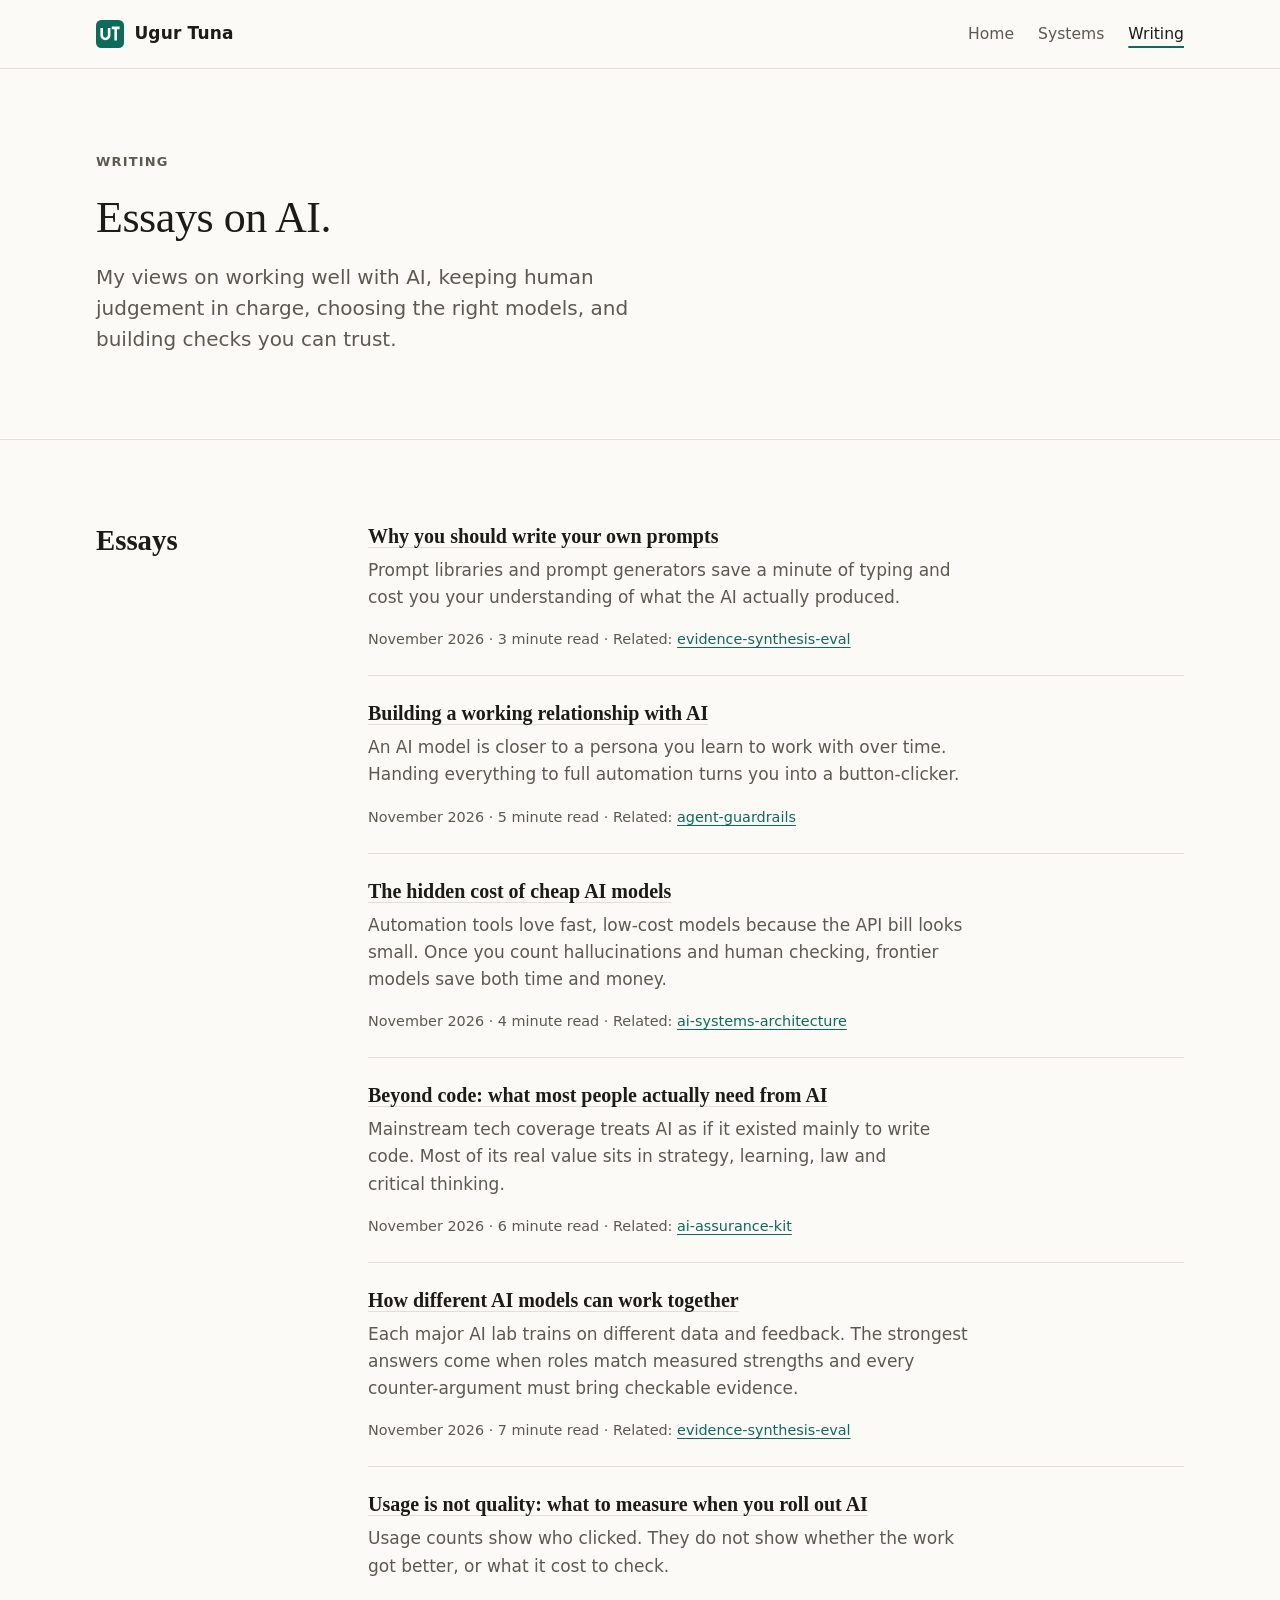
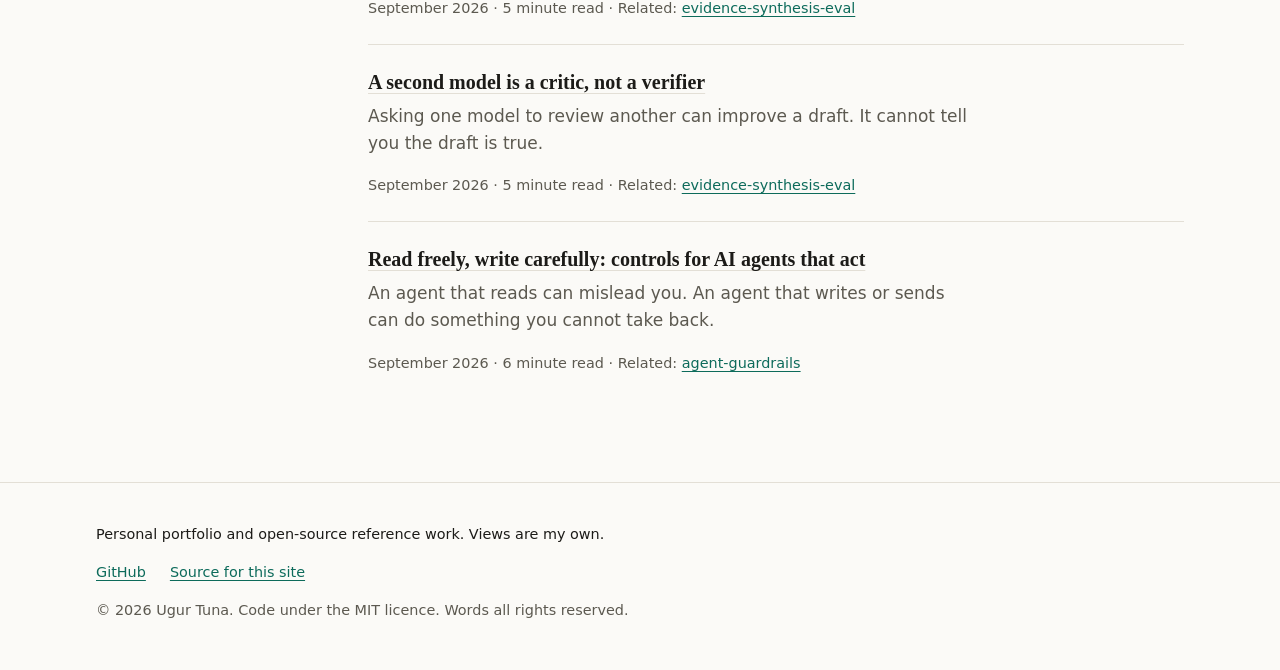
==== commit fadd141a: "docs: align AI Lead identity, build notes, and dates across 8-essay portfolio" ====
--- a/writing/index.html
+++ b/writing/index.html
@@ -59,42 +59,42 @@
           <li>
             <h3><a href="write-your-own-prompts.html">Why you should write your own prompts</a></h3>
             <p>Prompt libraries and prompt generators save a minute of typing and cost you your understanding of what the AI actually produced.</p>
-            <p class="essay-meta">3 minute read · Related: <a href="https://github.com/dsugurtuna/evidence-synthesis-eval">evidence-synthesis-eval</a></p>
+            <p class="essay-meta">November 2026 · 3 minute read · Related: <a href="https://github.com/dsugurtuna/evidence-synthesis-eval">evidence-synthesis-eval</a></p>
           </li>
           <li>
             <h3><a href="a-partner-not-a-button.html">Building a working relationship with AI</a></h3>
             <p>An AI model is closer to a persona you learn to work with over time. Handing everything to full automation turns you into a button-clicker.</p>
-            <p class="essay-meta">5 minute read · Related: <a href="https://github.com/dsugurtuna/agent-guardrails">agent-guardrails</a></p>
+            <p class="essay-meta">November 2026 · 5 minute read · Related: <a href="https://github.com/dsugurtuna/agent-guardrails">agent-guardrails</a></p>
           </li>
           <li>
             <h3><a href="cheap-models-are-expensive.html">The hidden cost of cheap AI models</a></h3>
             <p>Automation tools love fast, low-cost models because the API bill looks small. Once you count hallucinations and human checking, frontier models save both time and money.</p>
-            <p class="essay-meta">4 minute read · Related: <a href="https://github.com/dsugurtuna/ai-systems-architecture">ai-systems-architecture</a></p>
+            <p class="essay-meta">November 2026 · 4 minute read · Related: <a href="https://github.com/dsugurtuna/ai-systems-architecture">ai-systems-architecture</a></p>
           </li>
           <li>
             <h3><a href="ai-is-not-a-coding-tool.html">Beyond code: what most people actually need from AI</a></h3>
             <p>Mainstream tech coverage treats AI as if it existed mainly to write code. Most of its real value sits in strategy, learning, law and critical thinking.</p>
-            <p class="essay-meta">6 minute read · Related: <a href="https://github.com/dsugurtuna/ai-assurance-kit">ai-assurance-kit</a></p>
+            <p class="essay-meta">November 2026 · 6 minute read · Related: <a href="https://github.com/dsugurtuna/ai-assurance-kit">ai-assurance-kit</a></p>
           </li>
           <li>
             <h3><a href="roles-from-data-not-dice.html">How different AI models can work together</a></h3>
             <p>Each major AI lab trains on different data and feedback. The strongest answers come when roles match measured strengths and every counter-argument must bring checkable evidence.</p>
-            <p class="essay-meta">7 minute read · Related: <a href="https://github.com/dsugurtuna/evidence-synthesis-eval">evidence-synthesis-eval</a></p>
+            <p class="essay-meta">November 2026 · 7 minute read · Related: <a href="https://github.com/dsugurtuna/evidence-synthesis-eval">evidence-synthesis-eval</a></p>
           </li>
           <li>
             <h3><a href="usage-is-not-quality.html">Usage is not quality: what to measure when you roll out AI</a></h3>
             <p>Usage counts show who clicked. They do not show whether the work got better, or what it cost to check.</p>
-            <p class="essay-meta">5 minute read · Related: <a href="https://github.com/dsugurtuna/evidence-synthesis-eval">evidence-synthesis-eval</a></p>
+            <p class="essay-meta">September 2026 · 5 minute read · Related: <a href="https://github.com/dsugurtuna/evidence-synthesis-eval">evidence-synthesis-eval</a></p>
           </li>
           <li>
             <h3><a href="a-second-model-is-a-critic.html">A second model is a critic, not a verifier</a></h3>
             <p>Asking one model to review another can improve a draft. It cannot tell you the draft is true.</p>
-            <p class="essay-meta">5 minute read · Related: <a href="https://github.com/dsugurtuna/evidence-synthesis-eval">evidence-synthesis-eval</a></p>
+            <p class="essay-meta">September 2026 · 5 minute read · Related: <a href="https://github.com/dsugurtuna/evidence-synthesis-eval">evidence-synthesis-eval</a></p>
           </li>
           <li>
             <h3><a href="read-freely-write-carefully.html">Read freely, write carefully: controls for AI agents that act</a></h3>
             <p>An agent that reads can mislead you. An agent that writes or sends can do something you cannot take back.</p>
-            <p class="essay-meta">6 minute read · Related: <a href="https://github.com/dsugurtuna/agent-guardrails">agent-guardrails</a></p>
+            <p class="essay-meta">September 2026 · 6 minute read · Related: <a href="https://github.com/dsugurtuna/agent-guardrails">agent-guardrails</a></p>
           </li>
         </ul>
       </div>
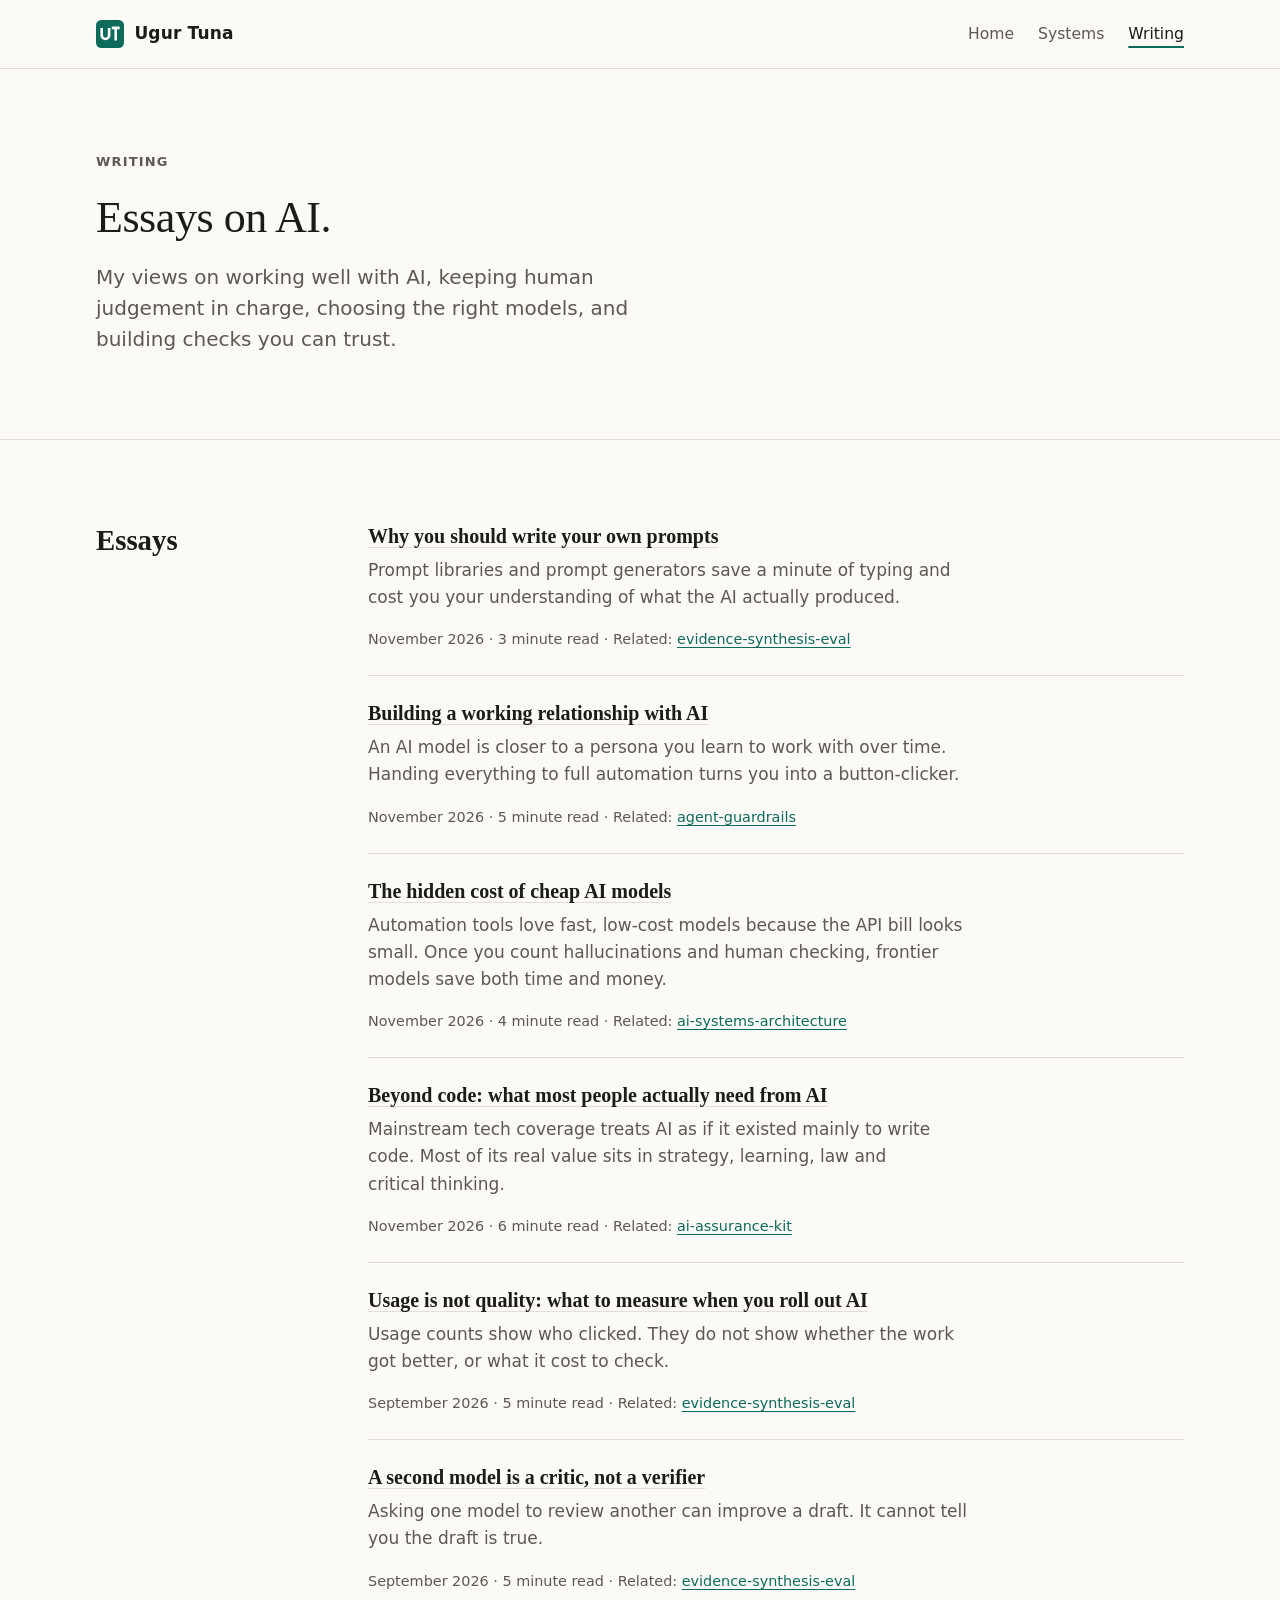
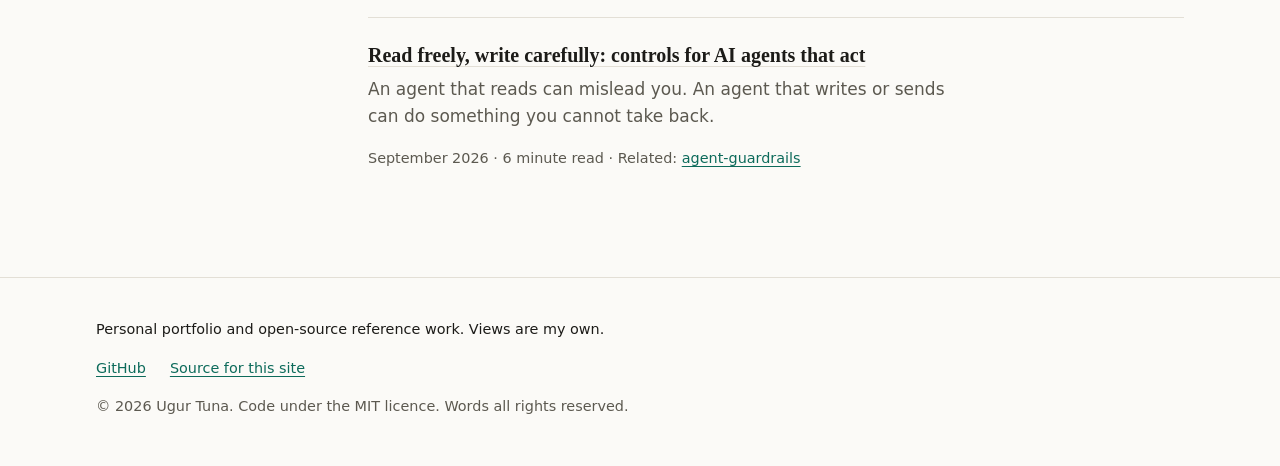
==== commit 499523ab: "docs(writing): remove roles-from-data-not-dice essay for journal submission exclusivity" ====
--- a/writing/index.html
+++ b/writing/index.html
@@ -4,7 +4,7 @@
   <meta charset="utf-8">
   <meta name="viewport" content="width=device-width, initial-scale=1">
   <title>Essays on AI – Ugur Tuna</title>
-  <meta name="description" content="Essays on AI by Ugur Tuna: prompts, human judgement, frontier models, using AI beyond coding, multi-model teams, evaluation and agent controls.">
+  <meta name="description" content="Essays on AI by Ugur Tuna: prompts, human judgement, frontier models, using AI beyond coding, evaluation, model critique and agent controls.">
   <meta name="author" content="Ugur Tuna">
   <meta name="color-scheme" content="light dark">
   <meta name="theme-color" content="#fbfaf7" media="(prefers-color-scheme: light)">
@@ -16,7 +16,7 @@
   <meta property="og:site_name" content="Ugur Tuna">
   <meta property="og:locale" content="en_GB">
   <meta property="og:title" content="Essays on AI – Ugur Tuna">
-  <meta property="og:description" content="Essays on AI by Ugur Tuna: prompts, human judgement, frontier models, using AI beyond coding, multi-model teams, evaluation and agent controls.">
+  <meta property="og:description" content="Essays on AI by Ugur Tuna: prompts, human judgement, frontier models, using AI beyond coding, evaluation, model critique and agent controls.">
   <meta property="og:url" content="https://dsugurtuna.github.io/writing/">
   <meta property="og:image" content="https://dsugurtuna.github.io/assets/og.png">
   <meta property="og:image:width" content="1200">
@@ -77,11 +77,6 @@
             <p class="essay-meta">November 2026 · 6 minute read · Related: <a href="https://github.com/dsugurtuna/ai-assurance-kit">ai-assurance-kit</a></p>
           </li>
           <li>
-            <h3><a href="roles-from-data-not-dice.html">How different AI models can work together</a></h3>
-            <p>Each major AI lab trains on different data and feedback. The strongest answers come when roles match measured strengths and every counter-argument must bring checkable evidence.</p>
-            <p class="essay-meta">November 2026 · 7 minute read · Related: <a href="https://github.com/dsugurtuna/evidence-synthesis-eval">evidence-synthesis-eval</a></p>
-          </li>
-          <li>
             <h3><a href="usage-is-not-quality.html">Usage is not quality: what to measure when you roll out AI</a></h3>
             <p>Usage counts show who clicked. They do not show whether the work got better, or what it cost to check.</p>
             <p class="essay-meta">September 2026 · 5 minute read · Related: <a href="https://github.com/dsugurtuna/evidence-synthesis-eval">evidence-synthesis-eval</a></p>
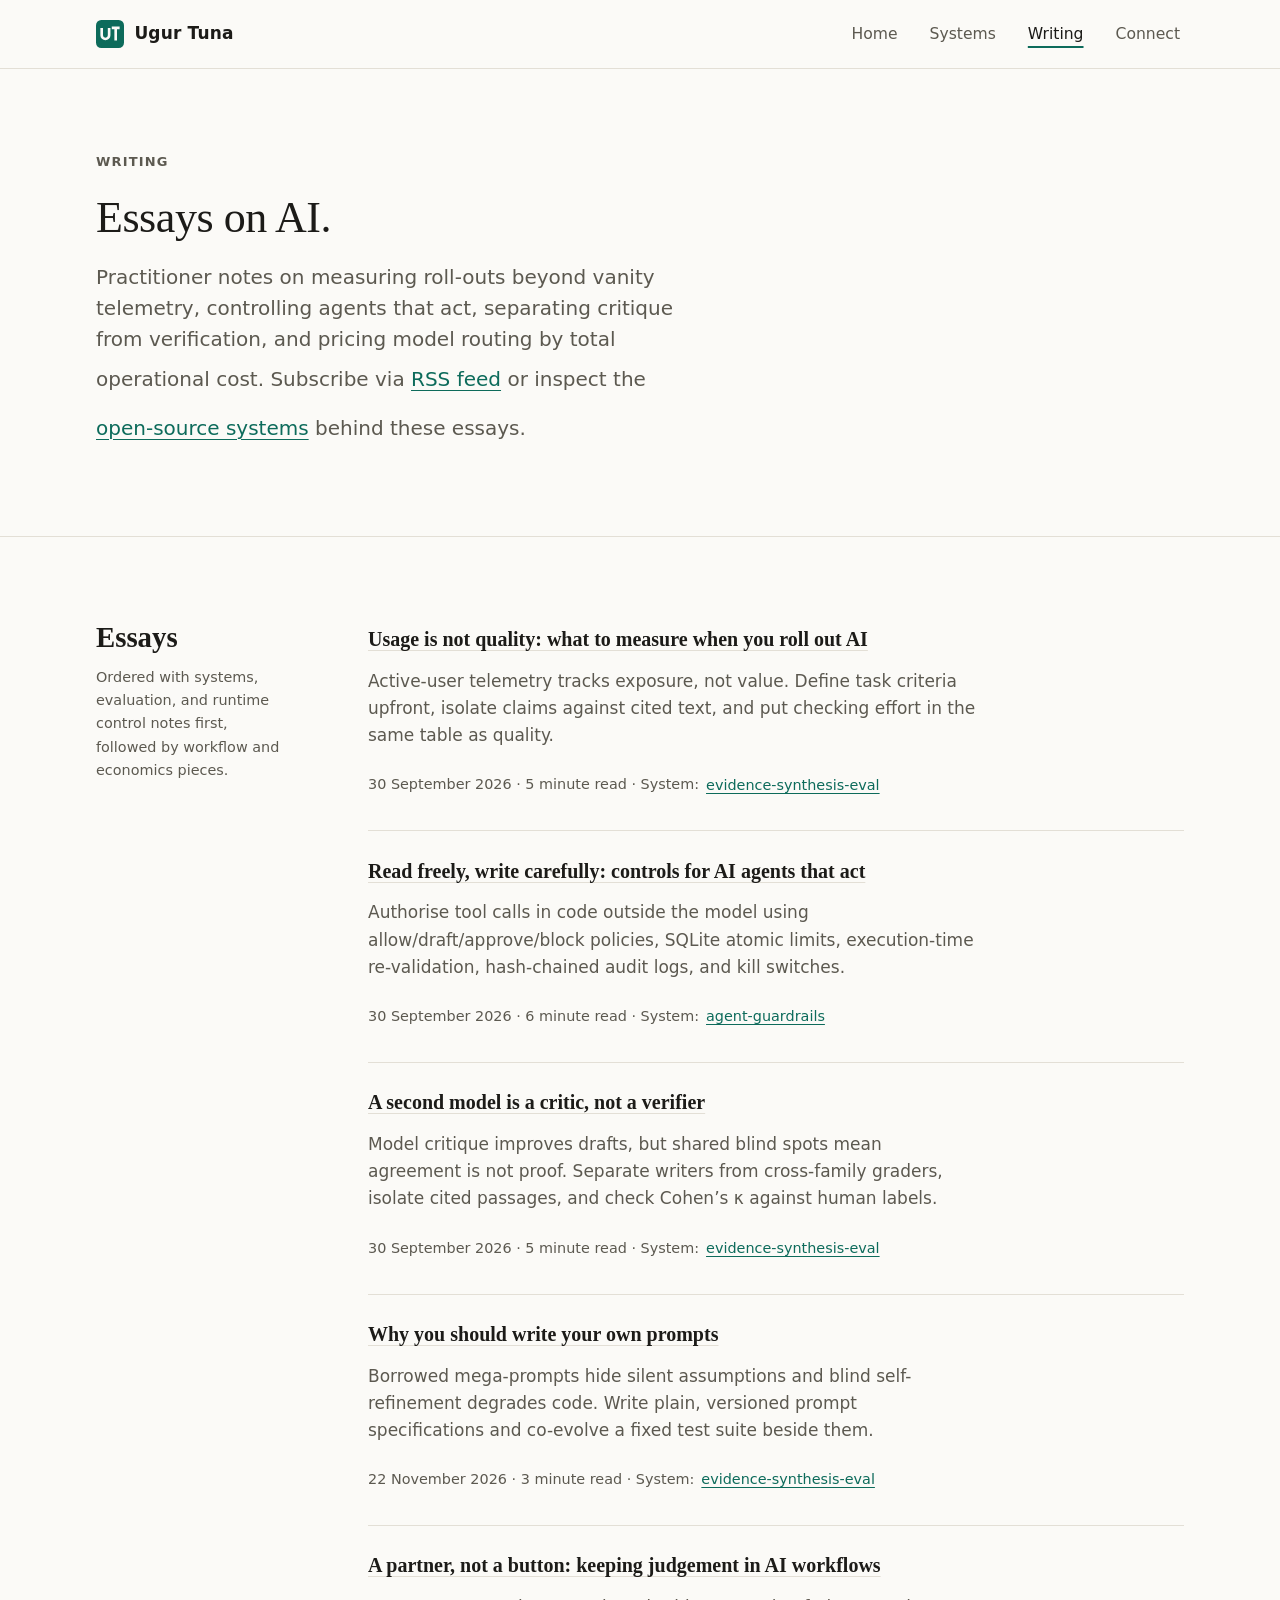
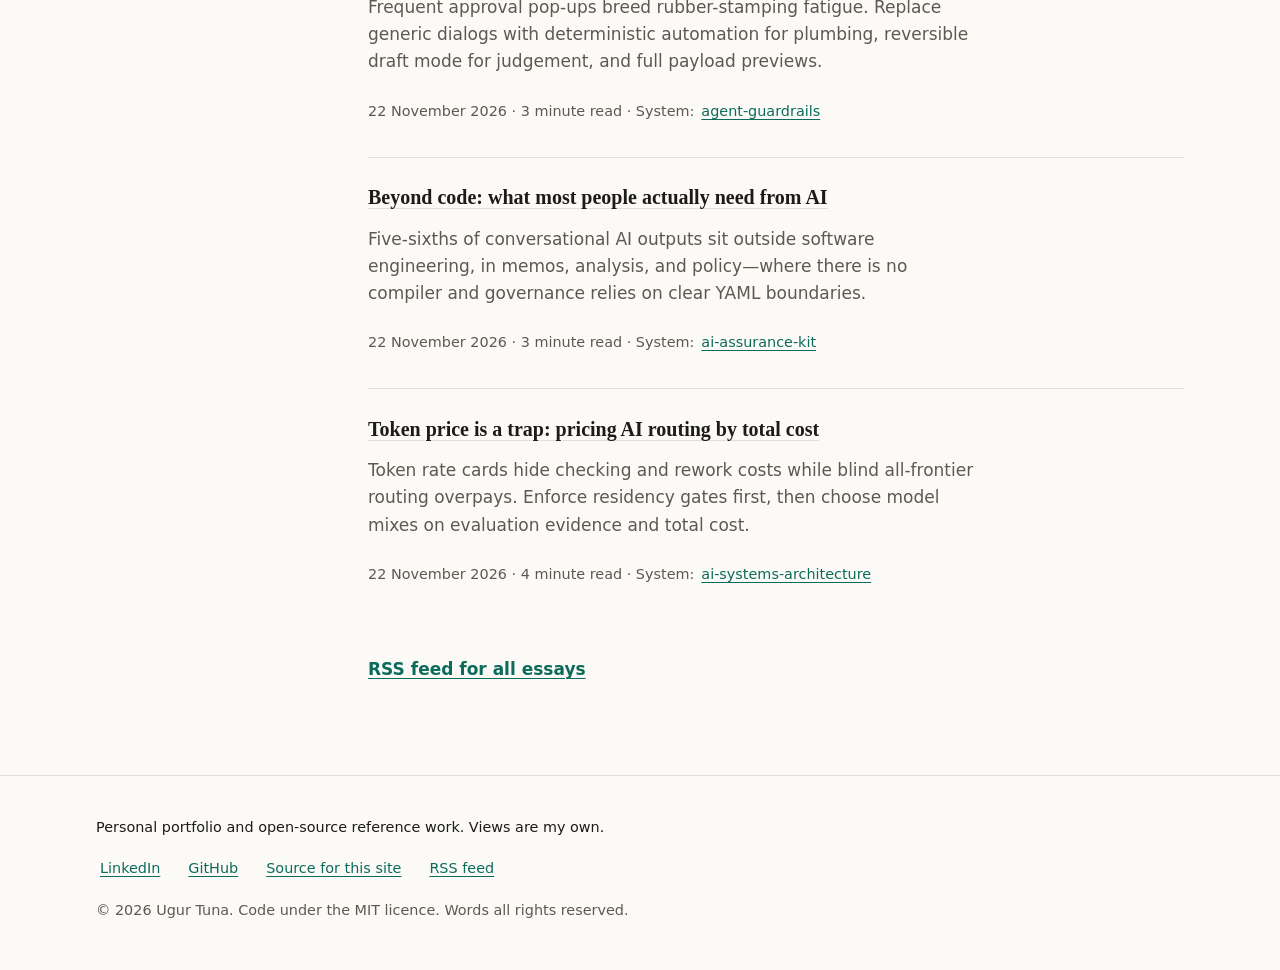
==== commit 069d0f7e: "Upgrade portfolio positioning, accessibility, structured data, essays, and RSS feed" ====
--- a/writing/index.html
+++ b/writing/index.html
@@ -4,25 +4,92 @@
   <meta charset="utf-8">
   <meta name="viewport" content="width=device-width, initial-scale=1">
   <title>Essays on AI – Ugur Tuna</title>
-  <meta name="description" content="Essays on AI by Ugur Tuna: prompts, human judgement, frontier models, using AI beyond coding, evaluation, model critique and agent controls.">
+  <meta name="description" content="Practitioner essays on AI by Ugur Tuna: evaluation quality over usage metrics, runtime agent controls, critique vs verification, prompt specifications, human judgement, non-coding governance, and tiered routing TCO.">
   <meta name="author" content="Ugur Tuna">
   <meta name="color-scheme" content="light dark">
   <meta name="theme-color" content="#fbfaf7" media="(prefers-color-scheme: light)">
   <meta name="theme-color" content="#141513" media="(prefers-color-scheme: dark)">
   <link rel="canonical" href="https://dsugurtuna.github.io/writing/">
+  <link rel="alternate" type="application/rss+xml" title="Ugur Tuna Writing" href="/writing/feed.xml">
   <link rel="icon" href="../favicon.svg" type="image/svg+xml">
   <link rel="stylesheet" href="../assets/site.css">
   <meta property="og:type" content="website">
   <meta property="og:site_name" content="Ugur Tuna">
   <meta property="og:locale" content="en_GB">
   <meta property="og:title" content="Essays on AI – Ugur Tuna">
-  <meta property="og:description" content="Essays on AI by Ugur Tuna: prompts, human judgement, frontier models, using AI beyond coding, evaluation, model critique and agent controls.">
+  <meta property="og:description" content="Practitioner essays on measuring AI roll-outs, runtime agent controls, model evaluation, prompt specifications, non-coding governance, and total cost of routing.">
   <meta property="og:url" content="https://dsugurtuna.github.io/writing/">
   <meta property="og:image" content="https://dsugurtuna.github.io/assets/og.png">
   <meta property="og:image:width" content="1200">
   <meta property="og:image:height" content="630">
   <meta property="og:image:alt" content="Ugur Tuna. I build AI systems, and the controls that make them safe to use.">
   <meta name="twitter:card" content="summary_large_image">
+  <meta name="twitter:title" content="Essays on AI – Ugur Tuna">
+  <meta name="twitter:description" content="Practitioner essays on AI evaluation, agentic runtime controls, model routing TCO, and keeping human judgement in charge.">
+  <meta name="twitter:image" content="https://dsugurtuna.github.io/assets/og.png">
+  <script type="application/ld+json">
+  {
+    "@context": "https://schema.org",
+    "@type": "Blog",
+    "name": "Essays on AI – Ugur Tuna",
+    "description": "Practitioner essays on AI evaluation, agentic runtime controls, model routing TCO, and keeping human judgement in charge.",
+    "url": "https://dsugurtuna.github.io/writing/",
+    "inLanguage": "en-GB",
+    "author": {
+      "@type": "Person",
+      "name": "Ugur Tuna",
+      "url": "https://dsugurtuna.github.io/",
+      "sameAs": [
+        "https://github.com/dsugurtuna",
+        "https://www.linkedin.com/in/ugurtuna"
+      ]
+    },
+    "blogPost": [
+      {
+        "@type": "BlogPosting",
+        "headline": "Usage is not quality: what to measure when you roll out AI",
+        "url": "https://dsugurtuna.github.io/writing/usage-is-not-quality.html",
+        "datePublished": "2026-09-30"
+      },
+      {
+        "@type": "BlogPosting",
+        "headline": "Read freely, write carefully: controls for AI agents that act",
+        "url": "https://dsugurtuna.github.io/writing/read-freely-write-carefully.html",
+        "datePublished": "2026-09-30"
+      },
+      {
+        "@type": "BlogPosting",
+        "headline": "A second model is a critic, not a verifier",
+        "url": "https://dsugurtuna.github.io/writing/a-second-model-is-a-critic.html",
+        "datePublished": "2026-09-30"
+      },
+      {
+        "@type": "BlogPosting",
+        "headline": "Why you should write your own prompts",
+        "url": "https://dsugurtuna.github.io/writing/write-your-own-prompts.html",
+        "datePublished": "2026-11-22"
+      },
+      {
+        "@type": "BlogPosting",
+        "headline": "A partner, not a button: keeping judgement in AI workflows",
+        "url": "https://dsugurtuna.github.io/writing/a-partner-not-a-button.html",
+        "datePublished": "2026-11-22"
+      },
+      {
+        "@type": "BlogPosting",
+        "headline": "Beyond code: what most people actually need from AI",
+        "url": "https://dsugurtuna.github.io/writing/ai-is-not-a-coding-tool.html",
+        "datePublished": "2026-11-22"
+      },
+      {
+        "@type": "BlogPosting",
+        "headline": "Token price is a trap: pricing AI routing by total cost",
+        "url": "https://dsugurtuna.github.io/writing/cheap-models-are-expensive.html",
+        "datePublished": "2026-11-22"
+      }
+    ]
+  }
+  </script>
 </head>
 <body>
   <a class="skip-link" href="#main">Skip to content</a>
@@ -38,60 +105,65 @@
           <li><a href="../">Home</a></li>
           <li><a href="../projects.html">Systems</a></li>
           <li><a href="./" aria-current="page">Writing</a></li>
+          <li><a href="../#contact">Connect</a></li>
         </ul>
       </nav>
     </div>
   </header>
 
   <main id="main">
-    <header class="page-head wrap">
+    <div class="page-head wrap">
       <p class="eyebrow">Writing</p>
       <h1>Essays on AI.</h1>
-      <p class="lede">My views on working well with AI, keeping human judgement in charge, choosing the right models, and building checks you can trust.</p>
-    </header>
+      <p class="lede">Practitioner notes on measuring roll-outs beyond vanity telemetry, controlling agents that act, separating critique from verification, and pricing model routing by total operational cost. Subscribe via <a href="/writing/feed.xml">RSS feed</a> or inspect the <a href="../projects.html#core-systems">open-source systems</a> behind these essays.</p>
+    </div>
 
     <section class="section" aria-labelledby="essays-title">
       <div class="wrap section-grid">
         <div class="section-head">
           <h2 id="essays-title">Essays</h2>
+          <p>Ordered with systems, evaluation, and runtime control notes first, followed by workflow and economics pieces.</p>
         </div>
-        <ul class="essay-list">
-          <li>
-            <h3><a href="write-your-own-prompts.html">Why you should write your own prompts</a></h3>
-            <p>Prompt libraries and prompt generators save a minute of typing and cost you your understanding of what the AI actually produced.</p>
-            <p class="essay-meta">November 2026 · 3 minute read · Related: <a href="https://github.com/dsugurtuna/evidence-synthesis-eval">evidence-synthesis-eval</a></p>
-          </li>
-          <li>
-            <h3><a href="a-partner-not-a-button.html">Building a working relationship with AI</a></h3>
-            <p>An AI model is closer to a persona you learn to work with over time. Handing everything to full automation turns you into a button-clicker.</p>
-            <p class="essay-meta">November 2026 · 5 minute read · Related: <a href="https://github.com/dsugurtuna/agent-guardrails">agent-guardrails</a></p>
-          </li>
-          <li>
-            <h3><a href="cheap-models-are-expensive.html">The hidden cost of cheap AI models</a></h3>
-            <p>Automation tools love fast, low-cost models because the API bill looks small. Once you count hallucinations and human checking, frontier models save both time and money.</p>
-            <p class="essay-meta">November 2026 · 4 minute read · Related: <a href="https://github.com/dsugurtuna/ai-systems-architecture">ai-systems-architecture</a></p>
-          </li>
-          <li>
-            <h3><a href="ai-is-not-a-coding-tool.html">Beyond code: what most people actually need from AI</a></h3>
-            <p>Mainstream tech coverage treats AI as if it existed mainly to write code. Most of its real value sits in strategy, learning, law and critical thinking.</p>
-            <p class="essay-meta">November 2026 · 6 minute read · Related: <a href="https://github.com/dsugurtuna/ai-assurance-kit">ai-assurance-kit</a></p>
-          </li>
-          <li>
-            <h3><a href="usage-is-not-quality.html">Usage is not quality: what to measure when you roll out AI</a></h3>
-            <p>Usage counts show who clicked. They do not show whether the work got better, or what it cost to check.</p>
-            <p class="essay-meta">September 2026 · 5 minute read · Related: <a href="https://github.com/dsugurtuna/evidence-synthesis-eval">evidence-synthesis-eval</a></p>
-          </li>
-          <li>
-            <h3><a href="a-second-model-is-a-critic.html">A second model is a critic, not a verifier</a></h3>
-            <p>Asking one model to review another can improve a draft. It cannot tell you the draft is true.</p>
-            <p class="essay-meta">September 2026 · 5 minute read · Related: <a href="https://github.com/dsugurtuna/evidence-synthesis-eval">evidence-synthesis-eval</a></p>
-          </li>
-          <li>
-            <h3><a href="read-freely-write-carefully.html">Read freely, write carefully: controls for AI agents that act</a></h3>
-            <p>An agent that reads can mislead you. An agent that writes or sends can do something you cannot take back.</p>
-            <p class="essay-meta">September 2026 · 6 minute read · Related: <a href="https://github.com/dsugurtuna/agent-guardrails">agent-guardrails</a></p>
-          </li>
-        </ul>
+        <div>
+          <ul class="essay-list">
+            <li>
+              <h3><a href="usage-is-not-quality.html">Usage is not quality: what to measure when you roll out AI</a></h3>
+              <p>Active-user telemetry tracks exposure, not value. Define task criteria upfront, isolate claims against cited text, and put checking effort in the same table as quality.</p>
+              <p class="essay-meta"><time datetime="2026-09-30">30 September 2026</time> · 5 minute read · System: <a href="https://github.com/dsugurtuna/evidence-synthesis-eval">evidence-synthesis-eval</a></p>
+            </li>
+            <li>
+              <h3><a href="read-freely-write-carefully.html">Read freely, write carefully: controls for AI agents that act</a></h3>
+              <p>Authorise tool calls in code outside the model using allow/draft/approve/block policies, SQLite atomic limits, execution-time re-validation, hash-chained audit logs, and kill switches.</p>
+              <p class="essay-meta"><time datetime="2026-09-30">30 September 2026</time> · 6 minute read · System: <a href="https://github.com/dsugurtuna/agent-guardrails">agent-guardrails</a></p>
+            </li>
+            <li>
+              <h3><a href="a-second-model-is-a-critic.html">A second model is a critic, not a verifier</a></h3>
+              <p>Model critique improves drafts, but shared blind spots mean agreement is not proof. Separate writers from cross-family graders, isolate cited passages, and check Cohen’s κ against human labels.</p>
+              <p class="essay-meta"><time datetime="2026-09-30">30 September 2026</time> · 5 minute read · System: <a href="https://github.com/dsugurtuna/evidence-synthesis-eval">evidence-synthesis-eval</a></p>
+            </li>
+            <li>
+              <h3><a href="write-your-own-prompts.html">Why you should write your own prompts</a></h3>
+              <p>Borrowed mega-prompts hide silent assumptions and blind self-refinement degrades code. Write plain, versioned prompt specifications and co-evolve a fixed test suite beside them.</p>
+              <p class="essay-meta"><time datetime="2026-11-22">22 November 2026</time> · 3 minute read · System: <a href="https://github.com/dsugurtuna/evidence-synthesis-eval">evidence-synthesis-eval</a></p>
+            </li>
+            <li>
+              <h3><a href="a-partner-not-a-button.html">A partner, not a button: keeping judgement in AI workflows</a></h3>
+              <p>Frequent approval pop-ups breed rubber-stamping fatigue. Replace generic dialogs with deterministic automation for plumbing, reversible draft mode for judgement, and full payload previews.</p>
+              <p class="essay-meta"><time datetime="2026-11-22">22 November 2026</time> · 3 minute read · System: <a href="https://github.com/dsugurtuna/agent-guardrails">agent-guardrails</a></p>
+            </li>
+            <li>
+              <h3><a href="ai-is-not-a-coding-tool.html">Beyond code: what most people actually need from AI</a></h3>
+              <p>Five-sixths of conversational AI outputs sit outside software engineering, in memos, analysis, and policy—where there is no compiler and governance relies on clear YAML boundaries.</p>
+              <p class="essay-meta"><time datetime="2026-11-22">22 November 2026</time> · 3 minute read · System: <a href="https://github.com/dsugurtuna/ai-assurance-kit">ai-assurance-kit</a></p>
+            </li>
+            <li>
+              <h3><a href="cheap-models-are-expensive.html">Token price is a trap: pricing AI routing by total cost</a></h3>
+              <p>Token rate cards hide checking and rework costs while blind all-frontier routing overpays. Enforce residency gates first, then choose model mixes on evaluation evidence and total cost.</p>
+              <p class="essay-meta"><time datetime="2026-11-22">22 November 2026</time> · 4 minute read · System: <a href="https://github.com/dsugurtuna/ai-systems-architecture">ai-systems-architecture</a></p>
+            </li>
+          </ul>
+          <p class="more"><a href="/writing/feed.xml">RSS feed for all essays</a></p>
+        </div>
       </div>
     </section>
   </main>
@@ -100,8 +172,10 @@
     <div class="wrap">
       <p class="disclaimer">Personal portfolio and open-source reference work. Views are my own.</p>
       <ul class="footer-links">
+        <li><a href="https://www.linkedin.com/in/ugurtuna">LinkedIn</a></li>
         <li><a href="https://github.com/dsugurtuna">GitHub</a></li>
         <li><a href="https://github.com/dsugurtuna/dsugurtuna.github.io">Source for this site</a></li>
+        <li><a href="/writing/feed.xml">RSS feed</a></li>
       </ul>
       <p>© 2026 Ugur Tuna. Code under the MIT licence. Words all rights reserved.</p>
     </div>
--- a/assets/site.css
+++ b/assets/site.css
@@ -15,6 +15,7 @@
   --muted: #5c5950;
   --rule: #e3dfd6;
   --accent: #0d6b5b;
+  --accent-hover: #095246;
 
   --font-sans: system-ui, -apple-system, "Segoe UI", Roboto, "Helvetica Neue",
     "Noto Sans", "Liberation Sans", Arial, sans-serif;
@@ -45,6 +46,7 @@
     --muted: #a9a59b;
     --rule: #30312d;
     --accent: #6fcbb3;
+    --accent-hover: #8ad9c4;
   }
 }
 
@@ -59,6 +61,7 @@
 html {
   -webkit-text-size-adjust: 100%;
   text-size-adjust: 100%;
+  scroll-padding-top: 2rem;
 }
 
 body {
@@ -100,6 +103,7 @@
 }
 
 a:hover {
+  color: var(--accent-hover);
   text-decoration-thickness: 2px;
 }
 
@@ -117,6 +121,12 @@
 code {
   font-family: var(--font-mono);
   font-size: 0.9em;
+}
+
+img {
+  display: block;
+  max-width: 100%;
+  height: auto;
 }
 
 svg {
@@ -130,7 +140,7 @@
   margin: -1px;
   padding: 0;
   overflow: hidden;
-  clip: rect(0 0 0 0);
+  clip-path: inset(50%);
   white-space: nowrap;
   border: 0;
 }
@@ -149,6 +159,9 @@
   top: 0.75rem;
   left: var(--gutter);
   z-index: 10;
+  display: inline-flex;
+  align-items: center;
+  min-height: 44px;
   padding: 0.6rem 1rem;
   background: var(--text);
   color: var(--bg);
@@ -172,15 +185,16 @@
   flex-wrap: wrap;
   align-items: center;
   justify-content: space-between;
-  gap: 0.5rem 2rem;
-  padding-block: 1rem;
+  gap: 0.25rem 1.5rem;
+  padding-block: 0.75rem;
 }
 
 .brand {
   display: inline-flex;
   align-items: center;
   gap: 0.65rem;
-  padding-block: 0.25rem;
+  min-height: 44px;
+  padding-block: 0.35rem;
   color: var(--text);
   font-weight: 600;
   letter-spacing: 0.01em;
@@ -204,15 +218,23 @@
 .site-nav ul {
   display: flex;
   flex-wrap: wrap;
-  gap: 0.25rem 1.5rem;
+  gap: 0.25rem 0.9rem;
   margin: 0;
   padding: 0;
   list-style: none;
 }
 
+@media (min-width: 40rem) {
+  .site-nav ul {
+    gap: 0.25rem 1.5rem;
+  }
+}
+
 .site-nav a {
-  display: inline-block;
-  padding-block: 0.35rem;
+  display: inline-flex;
+  align-items: center;
+  min-height: 44px;
+  padding: 0.5rem 0.25rem;
   color: var(--muted);
   font-size: 0.975rem;
   text-decoration: none;
@@ -243,25 +265,34 @@
 }
 
 .eyebrow a {
+  display: inline-block;
+  padding-block: 0.45rem;
   color: inherit;
 }
 
 .lede {
-  max-width: 38rem;
+  max-width: 39rem;
   color: var(--muted);
   font-size: var(--step-1);
   line-height: 1.55;
 }
 
 .more {
-  margin-top: 2rem;
-  font-weight: 600;
+  margin-top: 1.75rem;
+  font-weight: 600;
+}
+
+.more a {
+  display: inline-flex;
+  align-items: center;
+  min-height: 44px;
+  padding-block: 0.45rem;
 }
 
 /* ---------- Home: hero ---------- */
 
 .hero {
-  padding-block: clamp(3.5rem, 2rem + 6vw, 7.5rem) var(--section-space);
+  padding-block: clamp(3rem, 2rem + 5vw, 6.5rem) var(--section-space);
 }
 
 .hero h1 {
@@ -277,22 +308,38 @@
 }
 
 .hero .lede {
-  margin-top: 1.75rem;
+  margin-top: 1.6rem;
 }
 
 .hero-links {
   display: flex;
   flex-wrap: wrap;
-  gap: 0.5rem 1.5rem;
-  margin: 1.75rem 0 0;
+  align-items: center;
+  gap: 0.5rem 1.25rem;
+  margin: 1.5rem 0 0;
   padding: 0;
   list-style: none;
   font-weight: 600;
 }
 
 .hero-links a {
-  display: inline-block;
-  padding-block: 0.2rem;
+  display: inline-flex;
+  align-items: center;
+  min-height: 44px;
+  padding: 0.5rem 0.25rem;
+}
+
+.hero-links a.cta-primary {
+  padding: 0.6rem 1.2rem;
+  border-radius: 4px;
+  background: var(--accent);
+  color: var(--bg);
+  text-decoration: none;
+}
+
+.hero-links a.cta-primary:hover {
+  background: var(--accent-hover);
+  color: var(--bg);
 }
 
 /* ---------- Sections ---------- */
@@ -329,7 +376,7 @@
   }
 }
 
-/* Now / Before / The thread */
+/* Career arc */
 
 .story {
   display: grid;
@@ -351,6 +398,70 @@
   margin: 0;
 }
 
+/* Inline architecture diagram */
+
+.arch-diagram {
+  margin: 0 0 2.25rem;
+  padding: 1.25rem;
+  border: 1px solid var(--rule);
+  border-radius: 4px;
+  background: var(--bg-raised);
+}
+
+.arch-diagram svg {
+  width: 100%;
+  height: auto;
+  max-width: 100%;
+}
+
+.arch-diagram .svg-box {
+  fill: var(--bg);
+  stroke: var(--rule);
+  stroke-width: 1.5;
+}
+
+.arch-diagram .svg-box-accent {
+  fill: var(--bg);
+  stroke: var(--accent);
+  stroke-width: 1.75;
+}
+
+.arch-diagram .svg-arrow {
+  fill: none;
+  stroke: var(--accent);
+  stroke-width: 2;
+  stroke-linecap: round;
+  stroke-linejoin: round;
+}
+
+.arch-diagram .svg-stage {
+  fill: var(--accent);
+  font-family: var(--font-sans);
+  font-size: 11px;
+  font-weight: 700;
+  letter-spacing: 0.08em;
+  text-transform: uppercase;
+}
+
+.arch-diagram .svg-title {
+  fill: var(--text);
+  font-family: var(--font-mono);
+  font-size: 13px;
+  font-weight: 600;
+}
+
+.arch-diagram .svg-sub {
+  fill: var(--muted);
+  font-family: var(--font-sans);
+  font-size: 11.5px;
+}
+
+.arch-diagram figcaption {
+  margin-top: 0.85rem;
+  color: var(--muted);
+  font-size: var(--step--2);
+}
+
 /* Flagship projects */
 
 .flagships {
@@ -362,7 +473,7 @@
 
 .flagship {
   counter-increment: flagship;
-  padding-block: 1.75rem;
+  padding-block: 1.5rem;
   border-top: 1px solid var(--rule);
 }
 
@@ -389,27 +500,47 @@
 
 .flagship .question {
   max-width: 36rem;
-  margin-bottom: 0.75rem;
+  margin-bottom: 0.5rem;
   font-family: var(--font-serif);
   font-size: var(--step-1);
   line-height: 1.45;
 }
 
+.flagship-repo {
+  margin: 0;
+}
+
 .flagship-repo a {
-  margin-right: 0.75rem;
+  display: inline-flex;
+  align-items: center;
+  min-height: 44px;
+  padding-block: 0.45rem;
   font-family: var(--font-mono);
   font-size: 0.975rem;
   font-weight: 600;
+  overflow-wrap: anywhere;
 }
 
 .built-with {
   display: block;
-  margin-top: 0.3rem;
+  margin-top: 0.1rem;
   color: var(--muted);
   font-size: var(--step--1);
 }
 
-/* Principles */
+.subsection-title {
+  margin: 2rem 0 1rem;
+  padding-top: 1.75rem;
+  border-top: 1px solid var(--rule);
+  color: var(--muted);
+  font-family: var(--font-sans);
+  font-size: var(--step--2);
+  font-weight: 700;
+  letter-spacing: 0.09em;
+  text-transform: uppercase;
+}
+
+/* Principles & track record cards */
 
 .principles {
   display: grid;
@@ -431,15 +562,16 @@
 }
 
 .principles h3 {
-  margin-bottom: 0.4rem;
+  margin-bottom: 0.45rem;
   font-size: var(--step-1);
+  font-variant-numeric: tabular-nums;
 }
 
 .principles p {
   color: var(--muted);
 }
 
-/* Track record */
+/* Engineering standards list */
 
 .record {
   max-width: var(--measure);
@@ -457,14 +589,15 @@
   border-top: 1px solid var(--rule);
 }
 
-.record strong {
-  font-variant-numeric: tabular-nums;
-}
-
 .record-intro {
   margin-bottom: 1.25rem;
 }
 
+.record a {
+  display: inline-block;
+  padding-block: 0.55rem;
+}
+
 /* Essay list (home and writing index) */
 
 .essay-list {
@@ -474,7 +607,7 @@
 }
 
 .essay-list li {
-  padding-block: 1.5rem;
+  padding-block: 1.25rem;
   border-top: 1px solid var(--rule);
 }
 
@@ -485,19 +618,23 @@
 
 .essay-list h2,
 .essay-list h3 {
-  margin-bottom: 0.5rem;
+  margin-bottom: 0.25rem;
   font-size: var(--step-1);
   line-height: 1.3;
 }
 
 .essay-list h2 a,
 .essay-list h3 a {
+  display: inline-block;
+  min-height: 44px;
+  padding-block: 0.4rem;
   color: var(--text);
   text-decoration-color: var(--rule);
 }
 
 .essay-list h2 a:hover,
 .essay-list h3 a:hover {
+  color: var(--accent);
   text-decoration-color: var(--accent);
 }
 
@@ -511,28 +648,44 @@
   font-size: var(--step--1);
 }
 
+.essay-meta a {
+  display: inline-block;
+  min-height: 44px;
+  padding: 0.45rem 0.15rem;
+}
+
 /* Contact */
 
 .contact {
   display: grid;
-  gap: 0.75rem;
+  gap: 0.5rem;
   margin: 0;
 }
 
 .contact div {
   display: flex;
   flex-wrap: wrap;
-  gap: 0 1rem;
+  align-items: center;
+  gap: 0.15rem 1rem;
+  min-height: 44px;
 }
 
 .contact dt {
-  min-width: 5rem;
+  min-width: 6.5rem;
   color: var(--muted);
 }
 
 .contact dd {
   margin: 0;
   font-weight: 600;
+  overflow-wrap: anywhere;
+}
+
+.contact dd a {
+  display: inline-flex;
+  align-items: center;
+  min-height: 44px;
+  padding-block: 0.45rem;
 }
 
 /* ---------- Inner pages ---------- */
@@ -553,6 +706,11 @@
   margin-top: 1.25rem;
 }
 
+.page-head .lede a {
+  display: inline-block;
+  padding-block: 0.55rem;
+}
+
 /* Projects */
 
 .group-intro {
@@ -561,25 +719,9 @@
   color: var(--muted);
 }
 
-.area + .area {
-  margin-top: 2.5rem;
-}
-
-.area > h3 {
-  margin-bottom: 1rem;
-  padding-bottom: 0.5rem;
-  border-bottom: 1px solid var(--rule);
-  color: var(--muted);
-  font-family: var(--font-sans);
-  font-size: var(--step--2);
-  font-weight: 700;
-  letter-spacing: 0.09em;
-  text-transform: uppercase;
-}
-
 .repos {
   display: grid;
-  gap: 1.75rem 2.5rem;
+  gap: 2rem 2.5rem;
   margin: 0;
   padding: 0;
   list-style: none;
@@ -592,12 +734,18 @@
 }
 
 .repo-name {
-  margin-bottom: 0.35rem;
+  margin-bottom: 0.15rem;
   font-family: var(--font-mono);
   font-size: 0.975rem;
   font-weight: 600;
   line-height: 1.4;
   overflow-wrap: anywhere;
+}
+
+.repo-name a {
+  display: inline-block;
+  min-height: 44px;
+  padding-block: 0.45rem;
 }
 
 .repo-question {
@@ -608,7 +756,7 @@
 }
 
 .repo-stage {
-  margin-bottom: 0.35rem;
+  margin-bottom: 0.15rem;
   color: var(--accent);
   font-size: var(--step--2);
   font-weight: 700;
@@ -616,8 +764,15 @@
   text-transform: uppercase;
 }
 
+.repo-boundary {
+  margin-bottom: 0.55rem;
+  color: var(--muted);
+  font-family: var(--font-mono);
+  font-size: var(--step--2);
+}
+
 .repo-desc {
-  margin-bottom: 0.65rem;
+  margin-bottom: 0.75rem;
 }
 
 .tags {
@@ -630,7 +785,7 @@
 }
 
 .tags li {
-  padding: 0.1rem 0.5rem;
+  padding: 0.15rem 0.55rem;
   border: 1px solid var(--rule);
   border-radius: 3px;
   color: var(--muted);
@@ -646,7 +801,7 @@
 }
 
 .standards li + li {
-  margin-top: 0.6rem;
+  margin-top: 0.65rem;
 }
 
 .standards li::marker {
@@ -723,6 +878,55 @@
 
 .prose li::marker {
   color: var(--accent);
+}
+
+.prose pre {
+  margin: 1.5em 0;
+  padding: 1rem 1.25rem;
+  border: 1px solid var(--rule);
+  border-radius: 4px;
+  background: var(--bg-raised);
+  overflow-x: auto;
+  max-width: 100%;
+  font-family: var(--font-mono);
+  font-size: 0.875rem;
+  line-height: 1.55;
+}
+
+.prose pre code {
+  font-size: inherit;
+}
+
+.prose blockquote {
+  margin: 1.5em 0;
+  padding: 0.25rem 0 0.25rem 1.25rem;
+  border-left: 3px solid var(--accent);
+  color: var(--muted);
+}
+
+.prose table {
+  display: block;
+  max-width: 100%;
+  overflow-x: auto;
+  border-collapse: collapse;
+  margin: 1.5em 0;
+  font-family: var(--font-sans);
+  font-size: 0.925rem;
+  line-height: 1.45;
+}
+
+.prose th,
+.prose td {
+  padding: 0.6rem 0.75rem;
+  border-bottom: 1px solid var(--rule);
+  text-align: left;
+  vertical-align: top;
+}
+
+.prose th {
+  color: var(--text);
+  font-weight: 600;
+  border-bottom: 2px solid var(--text);
 }
 
 .essay-foot {
@@ -772,8 +976,21 @@
 }
 
 .related .repo-link {
-  margin-top: 1rem;
-  font-weight: 600;
+  margin-top: 0.75rem;
+  font-weight: 600;
+}
+
+.related .repo-link a {
+  display: inline-flex;
+  align-items: center;
+  min-height: 44px;
+  padding-block: 0.45rem;
+}
+
+.essay-nav {
+  margin-top: 2rem;
+  padding-top: 1.5rem;
+  border-top: 1px solid var(--rule);
 }
 
 /* ---------- Footer ---------- */
@@ -786,29 +1003,31 @@
 }
 
 .site-footer .disclaimer {
-  margin-bottom: 0.75rem;
+  margin-bottom: 0.5rem;
   color: var(--text);
 }
 
 .footer-links {
   display: flex;
   flex-wrap: wrap;
-  gap: 0.25rem 1.5rem;
-  margin: 0 0 0.75rem;
+  gap: 0.25rem 1.25rem;
+  margin: 0 0 0.5rem;
   padding: 0;
   list-style: none;
 }
 
 .footer-links a {
-  display: inline-block;
-  padding-block: 0.2rem;
+  display: inline-flex;
+  align-items: center;
+  min-height: 44px;
+  padding: 0.5rem 0.25rem;
 }
 
 /* ---------- Motion and print ---------- */
 
 @media (prefers-reduced-motion: reduce) {
   * {
-    scroll-behavior: auto !important;
+    animation: none !important;
     transition: none !important;
   }
 }
